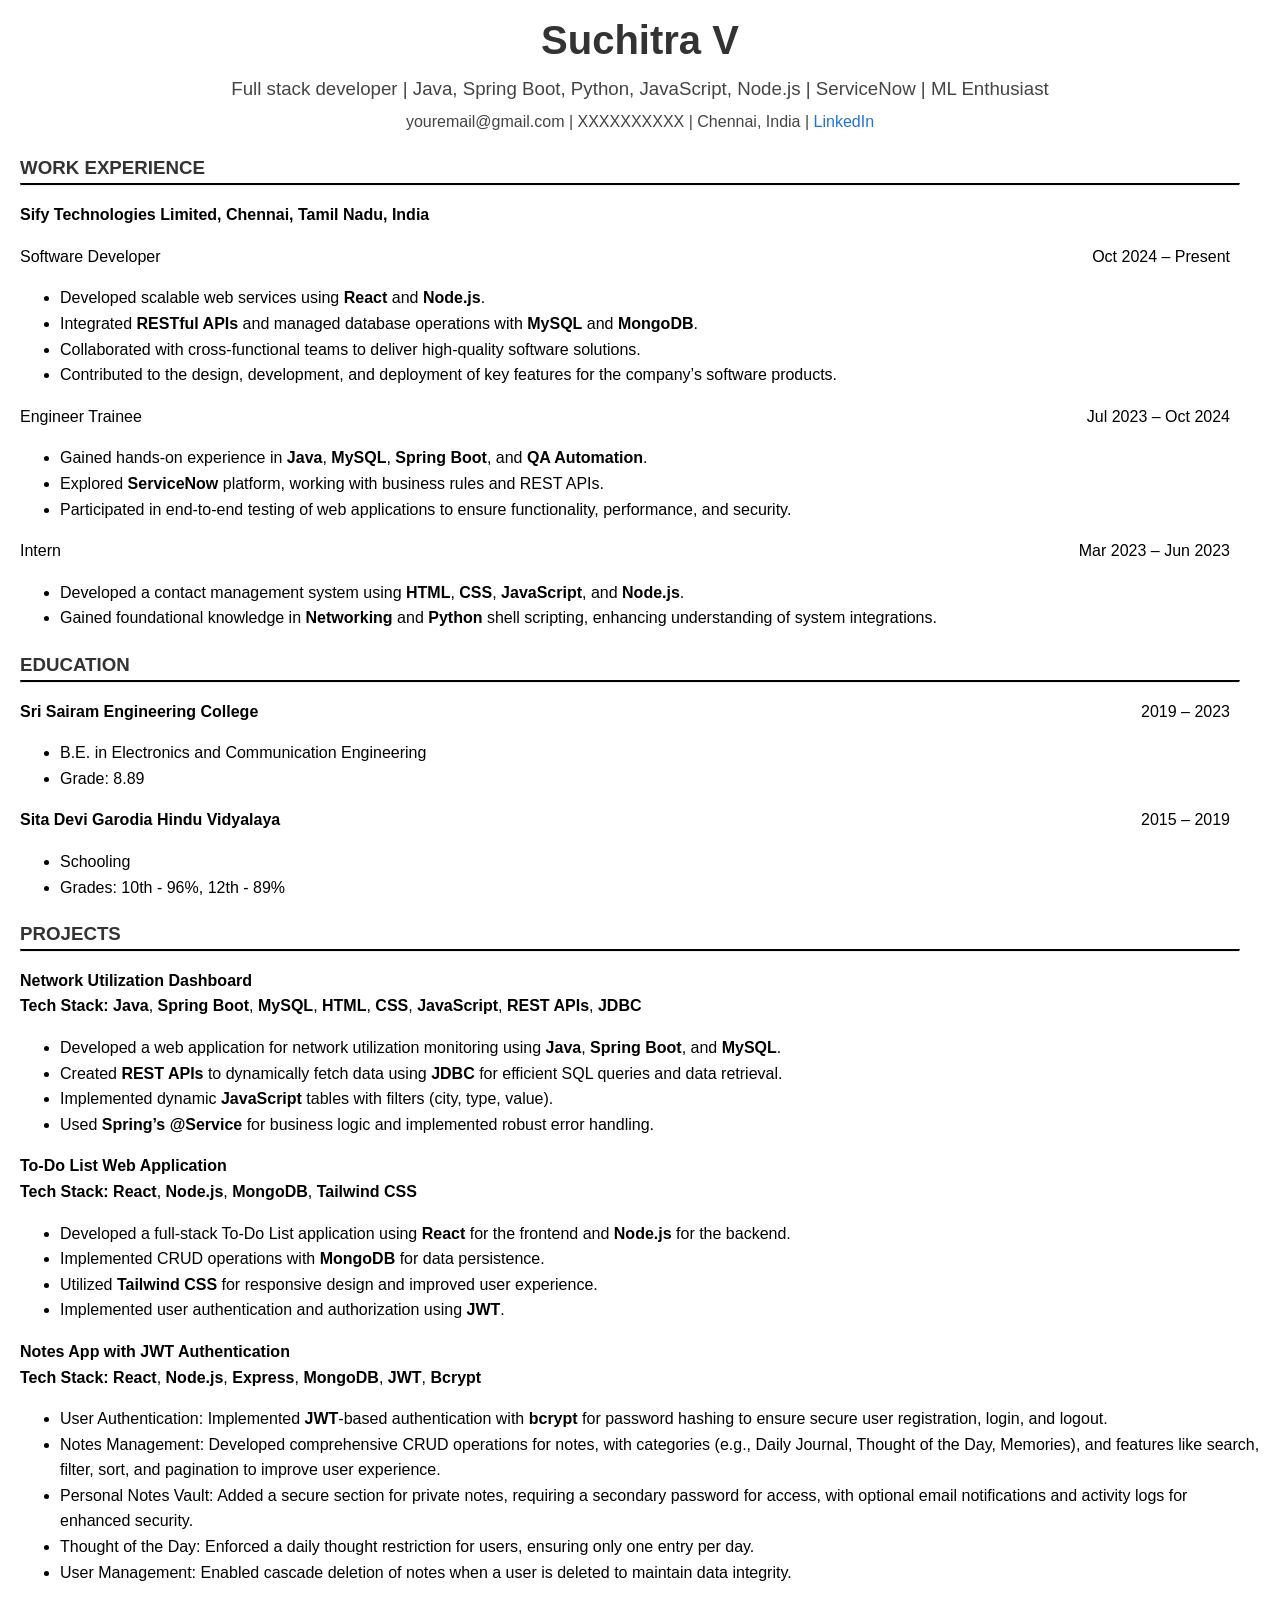
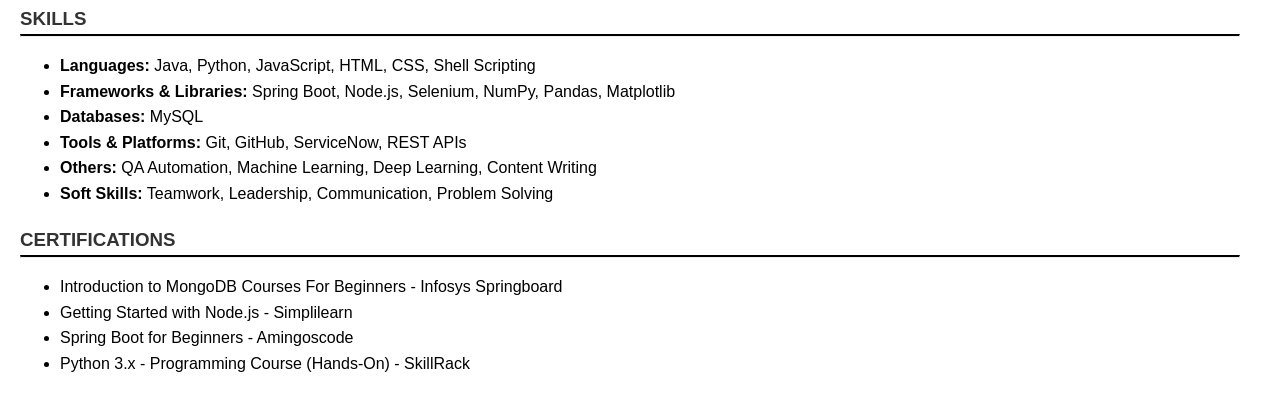
==== index.html @ c0e6b7ec "Add files via upload" ====
<!DOCTYPE html>
<html lang="en">

<head>
    <meta charset="UTF-8">
    <title>My Resume</title>
    <link rel="stylesheet" href="./style.css">
</head>

<body>
    <h3 class="name">Suchitra V</h3>
    <h3 class="title">Full stack developer | Java, Spring Boot, Python, JavaScript, Node.js | ServiceNow | ML Enthusiast</h3>
    <h4 class="details">
        youremail@gmail.com | XXXXXXXXXX | Chennai, India |
        <a href="https://www.linkedin.com/in/suchitra-v-8036781ab">LinkedIn</a>
    </h4>
    <h3>WORK EXPERIENCE</h3>
    <hr>
    <p class="company">
        <strong>Sify Technologies Limited, Chennai, Tamil Nadu, India</strong>
        <br>
    </p>
    <p>Software Developer<span class="year">Oct 2024 – Present</span></p>

    <ul>
        <li>Developed scalable web services using <strong>React</strong> and <strong>Node.js</strong>.</li>
        <li>Integrated <strong>RESTful APIs</strong> and managed database operations with <strong>MySQL</strong> and <strong>MongoDB</strong>.</li>
        <li>Collaborated with cross-functional teams to deliver high-quality software solutions.</li>
        <li>Contributed to the design, development, and deployment of key features for the company’s software products.</li>
    </ul>
    <p>Engineer Trainee<span class="year">Jul 2023 – Oct 2024</span></p>
    <ul>
        <li>Gained hands-on experience in <strong>Java</strong>, <strong>MySQL</strong>, <strong>Spring Boot</strong>, and <strong>QA Automation</strong>.</li>
        <li>Explored <strong>ServiceNow</strong> platform, working with business rules and REST APIs.</li>
        <li>Participated in end-to-end testing of web applications to ensure functionality, performance, and security.</li>
    </ul>
    <p>Intern<span class="year">Mar 2023 – Jun 2023</span></p>
    <ul>
        <li>Developed a contact management system using <strong>HTML</strong>, <strong>CSS</strong>, <strong>JavaScript</strong>, and <strong>Node.js</strong>.</li>
        <li>Gained foundational knowledge in <strong>Networking</strong> and <strong>Python</strong> shell scripting, enhancing understanding of system integrations.</li>
    </ul>

    <h3>EDUCATION</h3>
    <hr>
    <p><strong>Sri Sairam Engineering College</strong><span class="year">2019 – 2023</span></p>
    <ul>
        <li>B.E. in Electronics and Communication Engineering</li>
        <li>Grade: 8.89</li>
    </ul>
    <p><strong>Sita Devi Garodia Hindu Vidyalaya</strong><span class="year">2015 – 2019</span></p>
    <ul>
        <li>Schooling</li>
        <li>Grades: 10th - 96%, 12th - 89%</li>
    </ul>

    <h3>PROJECTS</h3>
    <hr>
    <p><strong>Network Utilization Dashboard</strong>
        <br>
        <strong>Tech Stack:</strong> <strong>Java</strong>, <strong>Spring Boot</strong>, <strong>MySQL</strong>, <strong>HTML</strong>, <strong>CSS</strong>, <strong>JavaScript</strong>, <strong>REST APIs</strong>, <strong>JDBC</strong>
    </p>
    <ul>
        <li>Developed a web application for network utilization monitoring using <strong>Java</strong>, <strong>Spring Boot</strong>, and <strong>MySQL</strong>.</li>
        <li>Created <strong>REST APIs</strong> to dynamically fetch data using <strong>JDBC</strong> for efficient SQL queries and data retrieval.</li>
        <li>Implemented dynamic <strong>JavaScript</strong> tables with filters (city, type, value).</li>
        <li>Used <strong>Spring’s @Service</strong> for business logic and implemented robust error handling.</li>
    </ul>

    <p><strong>To-Do List Web Application</strong>
        <br>
        <strong>Tech Stack:</strong> <strong>React</strong>, <strong>Node.js</strong>, <strong>MongoDB</strong>, <strong>Tailwind CSS</strong>
    </p>
    <ul>
        <li>Developed a full-stack To-Do List application using <strong>React</strong> for the frontend and <strong>Node.js</strong> for the backend.</li>
        <li>Implemented CRUD operations with <strong>MongoDB</strong> for data persistence.</li>
        <li>Utilized <strong>Tailwind CSS</strong> for responsive design and improved user experience.</li>
        <li>Implemented user authentication and authorization using <strong>JWT</strong>.</li>
    </ul>

    <p><strong>Notes App with JWT Authentication</strong>
        <br>
        <strong>Tech Stack:</strong> <strong>React</strong>, <strong>Node.js</strong>, <strong>Express</strong>, <strong>MongoDB</strong>, <strong>JWT</strong>, <strong>Bcrypt</strong>
    </p>
    <ul>
        <li>User Authentication: Implemented <strong>JWT</strong>-based authentication with <strong>bcrypt</strong> for password hashing to ensure secure user registration, login, and logout.</li>
        <li>Notes Management: Developed comprehensive CRUD operations for notes, with categories (e.g., Daily Journal, Thought of the Day, Memories), and features like search, filter, sort, and pagination to improve user experience.</li>
        <li>Personal Notes Vault: Added a secure section for private notes, requiring a secondary password for access, with optional email notifications and activity logs for enhanced security.</li>
        <li>Thought of the Day: Enforced a daily thought restriction for users, ensuring only one entry per day.</li>
        <li>User Management: Enabled cascade deletion of notes when a user is deleted to maintain data integrity.</li>
    </ul>

    <h3>SKILLS</h3>
    <hr>
    <ul>
        <li><strong>Languages:</strong> Java, Python, JavaScript, HTML, CSS, Shell Scripting</li>
        <li><strong>Frameworks & Libraries:</strong> Spring Boot, Node.js, Selenium, NumPy, Pandas, Matplotlib</li>
        <li><strong>Databases:</strong> MySQL</li>
        <li><strong>Tools & Platforms:</strong> Git, GitHub, ServiceNow, REST APIs</li>
        <li><strong>Others:</strong> QA Automation, Machine Learning, Deep Learning, Content Writing</li>
        <li><strong>Soft Skills:</strong> Teamwork, Leadership, Communication, Problem Solving</li>
        
    </ul>

    <h3>CERTIFICATIONS</h3>
    <hr>
    <ul>
        <li>Introduction to MongoDB Courses For Beginners - Infosys Springboard</li>
        <li>Getting Started with Node.js - Simplilearn</li>
        <li>Spring Boot for Beginners - Amingoscode</li>
        <li>Python 3.x - Programming Course (Hands-On) - SkillRack</li>
    </ul>

</body>

</html>
---- style.css ----
body {
    margin-left: 20px;
    margin-right: 20px;
    font-family: 'Lato', sans-serif;
    line-height: 1.6;
}

.name {
    font-family: 'Poppins', sans-serif;
    font-size: 2.5rem;
    font-weight: 700;
    color: #333;
    text-align: center;
    margin-top: 2px;
    margin-bottom: 2px;
}

.title, .details {
    text-align: center;
    font-weight: 300;
    color: #444;
    margin-top: 0px;
    margin-bottom: 5px;
}

hr {
    border-top: 2px solid #000;
    margin-right: 20px;
    margin-top: 0px;
}

h3, h4 {
    font-weight: 700;
    color: #333;
    margin-bottom: 0px;
}

.year {
    float: right;
    margin-right: 30px;
}

ul {
    list-style-type: disc;
}

li {
    font-size: 1rem;
    font-weight: 400;
}

a {
    color: #1a73e8;
    text-decoration: none;
}

a:hover {
    text-decoration: underline;
}

.company {
    font-weight: 700;
}

strong {
    font-weight: bold;
}
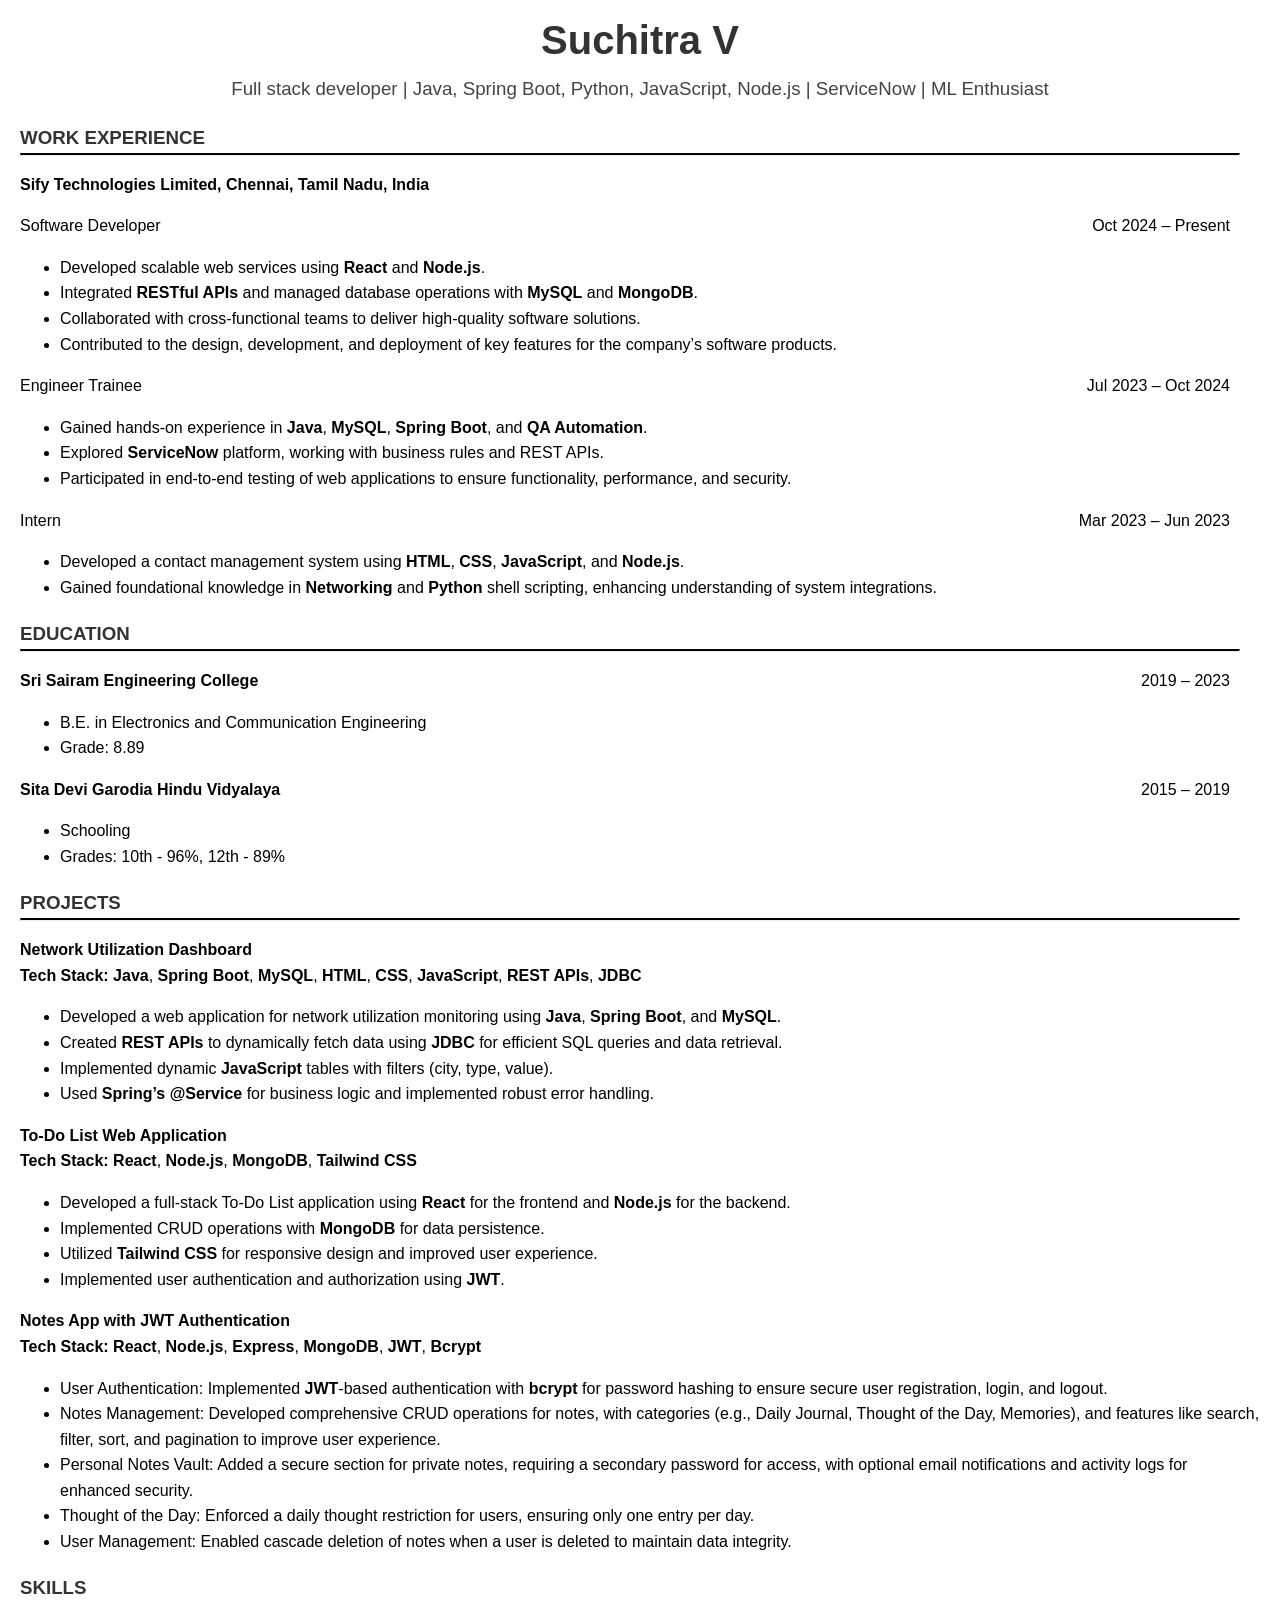
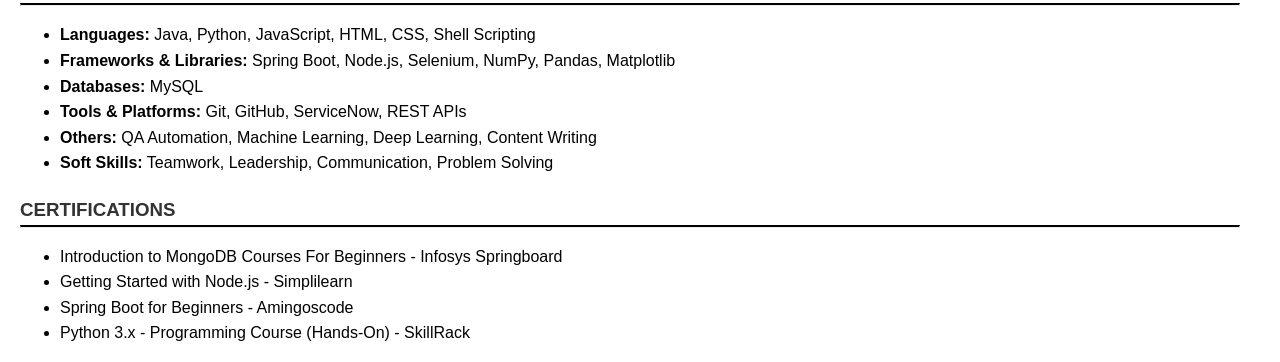
==== commit 810397a3: "Update index.html" ====
--- a/index.html
+++ b/index.html
@@ -10,10 +10,10 @@
 <body>
     <h3 class="name">Suchitra V</h3>
     <h3 class="title">Full stack developer | Java, Spring Boot, Python, JavaScript, Node.js | ServiceNow | ML Enthusiast</h3>
-    <h4 class="details">
+<!--     <h4 class="details">
         youremail@gmail.com | XXXXXXXXXX | Chennai, India |
         <a href="https://www.linkedin.com/in/suchitra-v-8036781ab">LinkedIn</a>
-    </h4>
+    </h4> -->
     <h3>WORK EXPERIENCE</h3>
     <hr>
     <p class="company">
@@ -113,3 +113,4 @@
 </body>
 
 </html>
+
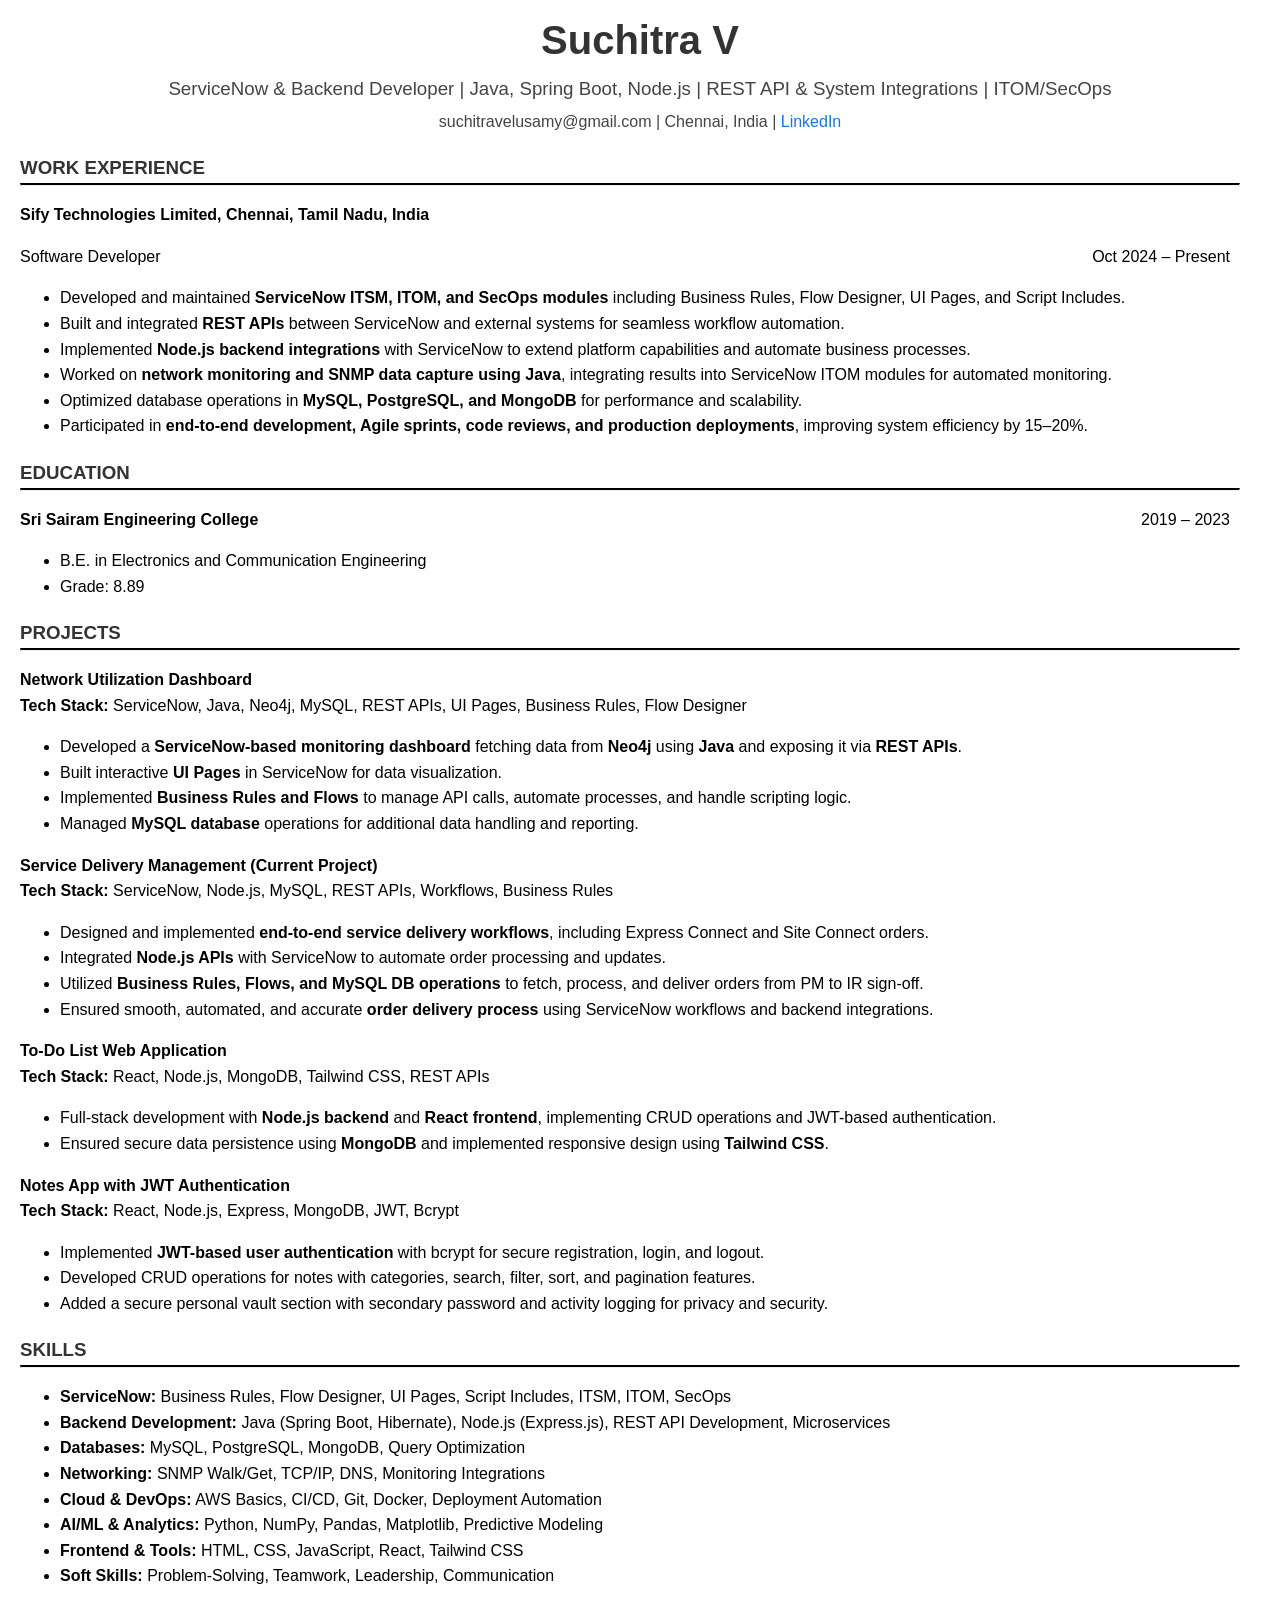
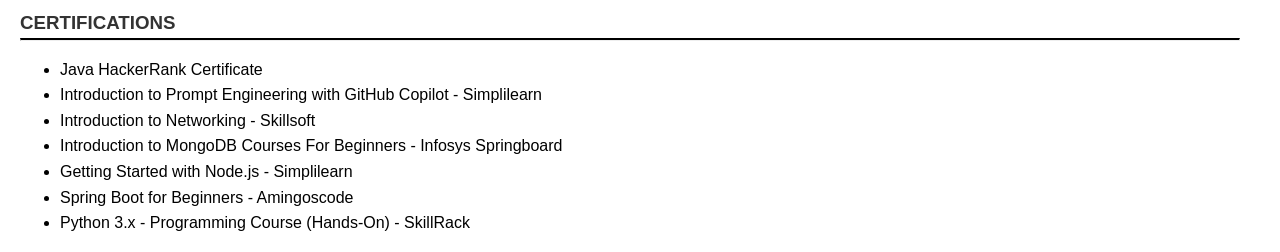
==== commit 7ca4a029: "Add files via upload" ====
--- a/index.html
+++ b/index.html
@@ -3,114 +3,107 @@
 
 <head>
     <meta charset="UTF-8">
-    <title>My Resume</title>
+    <title>Suji V - Resume</title>
     <link rel="stylesheet" href="./style.css">
 </head>
 
 <body>
     <h3 class="name">Suchitra V</h3>
-    <h3 class="title">Full stack developer | Java, Spring Boot, Python, JavaScript, Node.js | ServiceNow | ML Enthusiast</h3>
-<!--     <h4 class="details">
-        youremail@gmail.com | XXXXXXXXXX | Chennai, India |
+    <h3 class="title">ServiceNow & Backend Developer | Java, Spring Boot, Node.js | REST API & System Integrations | ITOM/SecOps</h3>
+    <h4 class="details">
+        suchitravelusamy@gmail.com | Chennai, India |
         <a href="https://www.linkedin.com/in/suchitra-v-8036781ab">LinkedIn</a>
-    </h4> -->
+    </h4>
+
     <h3>WORK EXPERIENCE</h3>
     <hr>
     <p class="company">
         <strong>Sify Technologies Limited, Chennai, Tamil Nadu, India</strong>
-        <br>
     </p>
-    <p>Software Developer<span class="year">Oct 2024 – Present</span></p>
-
+    <p>Software Developer <span class="year">Oct 2024 – Present</span></p>
     <ul>
-        <li>Developed scalable web services using <strong>React</strong> and <strong>Node.js</strong>.</li>
-        <li>Integrated <strong>RESTful APIs</strong> and managed database operations with <strong>MySQL</strong> and <strong>MongoDB</strong>.</li>
-        <li>Collaborated with cross-functional teams to deliver high-quality software solutions.</li>
-        <li>Contributed to the design, development, and deployment of key features for the company’s software products.</li>
-    </ul>
-    <p>Engineer Trainee<span class="year">Jul 2023 – Oct 2024</span></p>
-    <ul>
-        <li>Gained hands-on experience in <strong>Java</strong>, <strong>MySQL</strong>, <strong>Spring Boot</strong>, and <strong>QA Automation</strong>.</li>
-        <li>Explored <strong>ServiceNow</strong> platform, working with business rules and REST APIs.</li>
-        <li>Participated in end-to-end testing of web applications to ensure functionality, performance, and security.</li>
-    </ul>
-    <p>Intern<span class="year">Mar 2023 – Jun 2023</span></p>
-    <ul>
-        <li>Developed a contact management system using <strong>HTML</strong>, <strong>CSS</strong>, <strong>JavaScript</strong>, and <strong>Node.js</strong>.</li>
-        <li>Gained foundational knowledge in <strong>Networking</strong> and <strong>Python</strong> shell scripting, enhancing understanding of system integrations.</li>
+        <li>Developed and maintained <strong>ServiceNow ITSM, ITOM, and SecOps modules</strong> including Business Rules, Flow Designer, UI Pages, and Script Includes.</li>
+        <li>Built and integrated <strong>REST APIs</strong> between ServiceNow and external systems for seamless workflow automation.</li>
+        <li>Implemented <strong>Node.js backend integrations</strong> with ServiceNow to extend platform capabilities and automate business processes.</li>
+        <li>Worked on <strong>network monitoring and SNMP data capture using Java</strong>, integrating results into ServiceNow ITOM modules for automated monitoring.</li>
+        <li>Optimized database operations in <strong>MySQL, PostgreSQL, and MongoDB</strong> for performance and scalability.</li>
+        <li>Participated in <strong>end-to-end development, Agile sprints, code reviews, and production deployments</strong>, improving system efficiency by 15–20%.</li>
     </ul>
 
     <h3>EDUCATION</h3>
     <hr>
-    <p><strong>Sri Sairam Engineering College</strong><span class="year">2019 – 2023</span></p>
+    <p><strong>Sri Sairam Engineering College</strong> <span class="year">2019 – 2023</span></p>
     <ul>
         <li>B.E. in Electronics and Communication Engineering</li>
         <li>Grade: 8.89</li>
-    </ul>
-    <p><strong>Sita Devi Garodia Hindu Vidyalaya</strong><span class="year">2015 – 2019</span></p>
-    <ul>
-        <li>Schooling</li>
-        <li>Grades: 10th - 96%, 12th - 89%</li>
     </ul>
 
     <h3>PROJECTS</h3>
     <hr>
     <p><strong>Network Utilization Dashboard</strong>
         <br>
-        <strong>Tech Stack:</strong> <strong>Java</strong>, <strong>Spring Boot</strong>, <strong>MySQL</strong>, <strong>HTML</strong>, <strong>CSS</strong>, <strong>JavaScript</strong>, <strong>REST APIs</strong>, <strong>JDBC</strong>
+        <strong>Tech Stack:</strong> ServiceNow, Java, Neo4j, MySQL, REST APIs, UI Pages, Business Rules, Flow Designer
     </p>
     <ul>
-        <li>Developed a web application for network utilization monitoring using <strong>Java</strong>, <strong>Spring Boot</strong>, and <strong>MySQL</strong>.</li>
-        <li>Created <strong>REST APIs</strong> to dynamically fetch data using <strong>JDBC</strong> for efficient SQL queries and data retrieval.</li>
-        <li>Implemented dynamic <strong>JavaScript</strong> tables with filters (city, type, value).</li>
-        <li>Used <strong>Spring’s @Service</strong> for business logic and implemented robust error handling.</li>
+        <li>Developed a <strong>ServiceNow-based monitoring dashboard</strong> fetching data from <strong>Neo4j</strong> using <strong>Java</strong> and exposing it via <strong>REST APIs</strong>.</li>
+        <li>Built interactive <strong>UI Pages</strong> in ServiceNow for data visualization.</li>
+        <li>Implemented <strong>Business Rules and Flows</strong> to manage API calls, automate processes, and handle scripting logic.</li>
+        <li>Managed <strong>MySQL database</strong> operations for additional data handling and reporting.</li>
+    </ul>
+
+    <p><strong>Service Delivery Management (Current Project)</strong>
+        <br>
+        <strong>Tech Stack:</strong> ServiceNow, Node.js, MySQL, REST APIs, Workflows, Business Rules
+    </p>
+    <ul>
+        <li>Designed and implemented <strong>end-to-end service delivery workflows</strong>, including Express Connect and Site Connect orders.</li>
+        <li>Integrated <strong>Node.js APIs</strong> with ServiceNow to automate order processing and updates.</li>
+        <li>Utilized <strong>Business Rules, Flows, and MySQL DB operations</strong> to fetch, process, and deliver orders from PM to IR sign-off.</li>
+        <li>Ensured smooth, automated, and accurate <strong>order delivery process</strong> using ServiceNow workflows and backend integrations.</li>
     </ul>
 
     <p><strong>To-Do List Web Application</strong>
         <br>
-        <strong>Tech Stack:</strong> <strong>React</strong>, <strong>Node.js</strong>, <strong>MongoDB</strong>, <strong>Tailwind CSS</strong>
+        <strong>Tech Stack:</strong> React, Node.js, MongoDB, Tailwind CSS, REST APIs
     </p>
     <ul>
-        <li>Developed a full-stack To-Do List application using <strong>React</strong> for the frontend and <strong>Node.js</strong> for the backend.</li>
-        <li>Implemented CRUD operations with <strong>MongoDB</strong> for data persistence.</li>
-        <li>Utilized <strong>Tailwind CSS</strong> for responsive design and improved user experience.</li>
-        <li>Implemented user authentication and authorization using <strong>JWT</strong>.</li>
+        <li>Full-stack development with <strong>Node.js backend</strong> and <strong>React frontend</strong>, implementing CRUD operations and JWT-based authentication.</li>
+        <li>Ensured secure data persistence using <strong>MongoDB</strong> and implemented responsive design using <strong>Tailwind CSS</strong>.</li>
     </ul>
 
     <p><strong>Notes App with JWT Authentication</strong>
         <br>
-        <strong>Tech Stack:</strong> <strong>React</strong>, <strong>Node.js</strong>, <strong>Express</strong>, <strong>MongoDB</strong>, <strong>JWT</strong>, <strong>Bcrypt</strong>
+        <strong>Tech Stack:</strong> React, Node.js, Express, MongoDB, JWT, Bcrypt
     </p>
     <ul>
-        <li>User Authentication: Implemented <strong>JWT</strong>-based authentication with <strong>bcrypt</strong> for password hashing to ensure secure user registration, login, and logout.</li>
-        <li>Notes Management: Developed comprehensive CRUD operations for notes, with categories (e.g., Daily Journal, Thought of the Day, Memories), and features like search, filter, sort, and pagination to improve user experience.</li>
-        <li>Personal Notes Vault: Added a secure section for private notes, requiring a secondary password for access, with optional email notifications and activity logs for enhanced security.</li>
-        <li>Thought of the Day: Enforced a daily thought restriction for users, ensuring only one entry per day.</li>
-        <li>User Management: Enabled cascade deletion of notes when a user is deleted to maintain data integrity.</li>
+        <li>Implemented <strong>JWT-based user authentication</strong> with bcrypt for secure registration, login, and logout.</li>
+        <li>Developed CRUD operations for notes with categories, search, filter, sort, and pagination features.</li>
+        <li>Added a secure personal vault section with secondary password and activity logging for privacy and security.</li>
     </ul>
 
     <h3>SKILLS</h3>
     <hr>
     <ul>
-        <li><strong>Languages:</strong> Java, Python, JavaScript, HTML, CSS, Shell Scripting</li>
-        <li><strong>Frameworks & Libraries:</strong> Spring Boot, Node.js, Selenium, NumPy, Pandas, Matplotlib</li>
-        <li><strong>Databases:</strong> MySQL</li>
-        <li><strong>Tools & Platforms:</strong> Git, GitHub, ServiceNow, REST APIs</li>
-        <li><strong>Others:</strong> QA Automation, Machine Learning, Deep Learning, Content Writing</li>
-        <li><strong>Soft Skills:</strong> Teamwork, Leadership, Communication, Problem Solving</li>
-        
+        <li><strong>ServiceNow:</strong> Business Rules, Flow Designer, UI Pages, Script Includes, ITSM, ITOM, SecOps</li>
+        <li><strong>Backend Development:</strong> Java (Spring Boot, Hibernate), Node.js (Express.js), REST API Development, Microservices</li>
+        <li><strong>Databases:</strong> MySQL, PostgreSQL, MongoDB, Query Optimization</li>
+        <li><strong>Networking:</strong> SNMP Walk/Get, TCP/IP, DNS, Monitoring Integrations</li>
+        <li><strong>Cloud & DevOps:</strong> AWS Basics, CI/CD, Git, Docker, Deployment Automation</li>
+        <li><strong>AI/ML & Analytics:</strong> Python, NumPy, Pandas, Matplotlib, Predictive Modeling</li>
+        <li><strong>Frontend & Tools:</strong> HTML, CSS, JavaScript, React, Tailwind CSS</li>
+        <li><strong>Soft Skills:</strong> Problem-Solving, Teamwork, Leadership, Communication</li>
     </ul>
 
     <h3>CERTIFICATIONS</h3>
     <hr>
     <ul>
+        <li>Java HackerRank Certificate</li>
+        <li>Introduction to Prompt Engineering with GitHub Copilot - Simplilearn</li>
+        <li>Introduction to Networking - Skillsoft</li>
         <li>Introduction to MongoDB Courses For Beginners - Infosys Springboard</li>
         <li>Getting Started with Node.js - Simplilearn</li>
         <li>Spring Boot for Beginners - Amingoscode</li>
         <li>Python 3.x - Programming Course (Hands-On) - SkillRack</li>
     </ul>
-
 </body>
-
 </html>
-
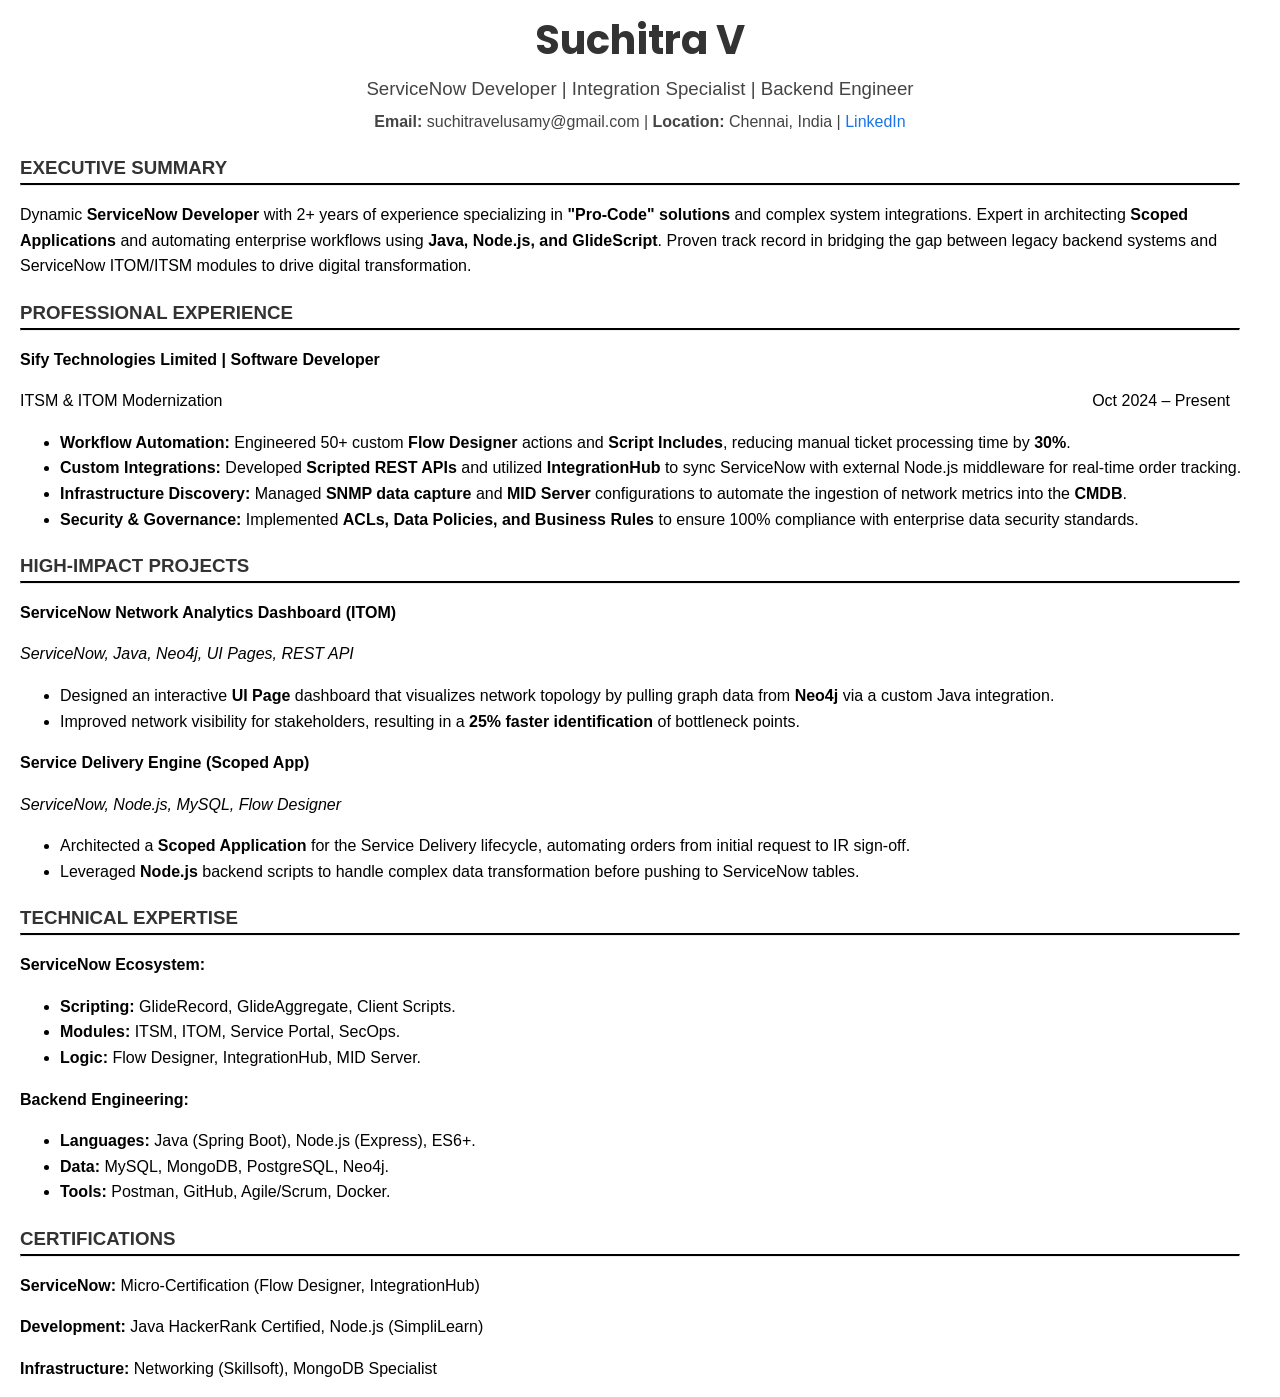
==== commit 4adb2aa9: "Updated resume" ====
--- a/index.html
+++ b/index.html
@@ -1,109 +1,101 @@
 <!DOCTYPE html>
 <html lang="en">
-
 <head>
     <meta charset="UTF-8">
-    <title>Suji V - Resume</title>
-    <link rel="stylesheet" href="./style.css">
+    <meta name="viewport" content="width=device-width, initial-scale=1.0">
+    <title>Suchitra V | ServiceNow Developer Portfolio</title>
+    <link href="https://fonts.googleapis.com/css2?family=Montserrat:wght@700&family=Poppins:wght@400;600;700&display=swap" rel="stylesheet">
+    <link rel="stylesheet" href="style.css">
 </head>
+<body>
+    <div class="resume-container">
+        <header>
+            <h1 class="name">Suchitra V</h1>
+            <h3 class="title">ServiceNow Developer | Integration Specialist | Backend Engineer</h3>
+            <div class="details">
+                <strong>Email:</strong> suchitravelusamy@gmail.com | 
+                <strong>Location:</strong> Chennai, India | 
+                <a href="https://www.linkedin.com/in/suchitra-v-8036781ab" target="_blank">LinkedIn</a>
+            </div>
+        </header>
 
-<body>
-    <h3 class="name">Suchitra V</h3>
-    <h3 class="title">ServiceNow & Backend Developer | Java, Spring Boot, Node.js | REST API & System Integrations | ITOM/SecOps</h3>
-    <h4 class="details">
-        suchitravelusamy@gmail.com | Chennai, India |
-        <a href="https://www.linkedin.com/in/suchitra-v-8036781ab">LinkedIn</a>
-    </h4>
+        <section>
+            <h3>EXECUTIVE SUMMARY</h3>
+            <hr>
+            <p>
+                Dynamic <strong>ServiceNow Developer</strong> with 2+ years of experience specializing in <strong>"Pro-Code" solutions</strong> and complex system integrations. Expert in architecting <strong>Scoped Applications</strong> and automating enterprise workflows using <strong>Java, Node.js, and GlideScript</strong>. Proven track record in bridging the gap between legacy backend systems and ServiceNow ITOM/ITSM modules to drive digital transformation.
+            </p>
+        </section>
 
-    <h3>WORK EXPERIENCE</h3>
-    <hr>
-    <p class="company">
-        <strong>Sify Technologies Limited, Chennai, Tamil Nadu, India</strong>
-    </p>
-    <p>Software Developer <span class="year">Oct 2024 – Present</span></p>
-    <ul>
-        <li>Developed and maintained <strong>ServiceNow ITSM, ITOM, and SecOps modules</strong> including Business Rules, Flow Designer, UI Pages, and Script Includes.</li>
-        <li>Built and integrated <strong>REST APIs</strong> between ServiceNow and external systems for seamless workflow automation.</li>
-        <li>Implemented <strong>Node.js backend integrations</strong> with ServiceNow to extend platform capabilities and automate business processes.</li>
-        <li>Worked on <strong>network monitoring and SNMP data capture using Java</strong>, integrating results into ServiceNow ITOM modules for automated monitoring.</li>
-        <li>Optimized database operations in <strong>MySQL, PostgreSQL, and MongoDB</strong> for performance and scalability.</li>
-        <li>Participated in <strong>end-to-end development, Agile sprints, code reviews, and production deployments</strong>, improving system efficiency by 15–20%.</li>
-    </ul>
+        <section>
+            <h3>PROFESSIONAL EXPERIENCE</h3>
+            <hr>
+            <div class="job">
+                <p class="company"><strong>Sify Technologies Limited</strong> | Software Developer</p>
+                <p class="job-meta">ITSM & ITOM Modernization <span class="year">Oct 2024 – Present</span></p>
+                <ul>
+                    <li><strong>Workflow Automation:</strong> Engineered 50+ custom <strong>Flow Designer</strong> actions and <strong>Script Includes</strong>, reducing manual ticket processing time by <strong>30%</strong>.</li>
+                    <li><strong>Custom Integrations:</strong> Developed <strong>Scripted REST APIs</strong> and utilized <strong>IntegrationHub</strong> to sync ServiceNow with external Node.js middleware for real-time order tracking.</li>
+                    <li><strong>Infrastructure Discovery:</strong> Managed <strong>SNMP data capture</strong> and <strong>MID Server</strong> configurations to automate the ingestion of network metrics into the <strong>CMDB</strong>.</li>
+                    <li><strong>Security & Governance:</strong> Implemented <strong>ACLs, Data Policies, and Business Rules</strong> to ensure 100% compliance with enterprise data security standards.</li>
+                </ul>
+            </div>
+        </section>
 
-    <h3>EDUCATION</h3>
-    <hr>
-    <p><strong>Sri Sairam Engineering College</strong> <span class="year">2019 – 2023</span></p>
-    <ul>
-        <li>B.E. in Electronics and Communication Engineering</li>
-        <li>Grade: 8.89</li>
-    </ul>
+        <section>
+            <h3>HIGH-IMPACT PROJECTS</h3>
+            <hr>
+            <div class="project">
+                <p><strong>ServiceNow Network Analytics Dashboard (ITOM)</strong></p>
+                <p class="tech-stack"><em>ServiceNow, Java, Neo4j, UI Pages, REST API</em></p>
+                <ul>
+                    <li>Designed an interactive <strong>UI Page</strong> dashboard that visualizes network topology by pulling graph data from <strong>Neo4j</strong> via a custom Java integration.</li>
+                    <li>Improved network visibility for stakeholders, resulting in a <strong>25% faster identification</strong> of bottleneck points.</li>
+                </ul>
+            </div>
 
-    <h3>PROJECTS</h3>
-    <hr>
-    <p><strong>Network Utilization Dashboard</strong>
-        <br>
-        <strong>Tech Stack:</strong> ServiceNow, Java, Neo4j, MySQL, REST APIs, UI Pages, Business Rules, Flow Designer
-    </p>
-    <ul>
-        <li>Developed a <strong>ServiceNow-based monitoring dashboard</strong> fetching data from <strong>Neo4j</strong> using <strong>Java</strong> and exposing it via <strong>REST APIs</strong>.</li>
-        <li>Built interactive <strong>UI Pages</strong> in ServiceNow for data visualization.</li>
-        <li>Implemented <strong>Business Rules and Flows</strong> to manage API calls, automate processes, and handle scripting logic.</li>
-        <li>Managed <strong>MySQL database</strong> operations for additional data handling and reporting.</li>
-    </ul>
+            <div class="project">
+                <p><strong>Service Delivery Engine (Scoped App)</strong></p>
+                <p class="tech-stack"><em>ServiceNow, Node.js, MySQL, Flow Designer</em></p>
+                <ul>
+                    <li>Architected a <strong>Scoped Application</strong> for the Service Delivery lifecycle, automating orders from initial request to IR sign-off.</li>
+                    <li>Leveraged <strong>Node.js</strong> backend scripts to handle complex data transformation before pushing to ServiceNow tables.</li>
+                </ul>
+            </div>
+        </section>
 
-    <p><strong>Service Delivery Management (Current Project)</strong>
-        <br>
-        <strong>Tech Stack:</strong> ServiceNow, Node.js, MySQL, REST APIs, Workflows, Business Rules
-    </p>
-    <ul>
-        <li>Designed and implemented <strong>end-to-end service delivery workflows</strong>, including Express Connect and Site Connect orders.</li>
-        <li>Integrated <strong>Node.js APIs</strong> with ServiceNow to automate order processing and updates.</li>
-        <li>Utilized <strong>Business Rules, Flows, and MySQL DB operations</strong> to fetch, process, and deliver orders from PM to IR sign-off.</li>
-        <li>Ensured smooth, automated, and accurate <strong>order delivery process</strong> using ServiceNow workflows and backend integrations.</li>
-    </ul>
+        <section>
+            <h3>TECHNICAL EXPERTISE</h3>
+            <hr>
+            <div class="skills-grid">
+                <div class="skill-col">
+                    <p><strong>ServiceNow Ecosystem:</strong></p>
+                    <ul>
+                        <li><strong>Scripting:</strong> GlideRecord, GlideAggregate, Client Scripts.</li>
+                        <li><strong>Modules:</strong> ITSM, ITOM, Service Portal, SecOps.</li>
+                        <li><strong>Logic:</strong> Flow Designer, IntegrationHub, MID Server.</li>
+                    </ul>
+                </div>
+                <div class="skill-col">
+                    <p><strong>Backend Engineering:</strong></p>
+                    <ul>
+                        <li><strong>Languages:</strong> Java (Spring Boot), Node.js (Express), ES6+.</li>
+                        <li><strong>Data:</strong> MySQL, MongoDB, PostgreSQL, Neo4j.</li>
+                        <li><strong>Tools:</strong> Postman, GitHub, Agile/Scrum, Docker.</li>
+                    </ul>
+                </div>
+            </div>
+        </section>
 
-    <p><strong>To-Do List Web Application</strong>
-        <br>
-        <strong>Tech Stack:</strong> React, Node.js, MongoDB, Tailwind CSS, REST APIs
-    </p>
-    <ul>
-        <li>Full-stack development with <strong>Node.js backend</strong> and <strong>React frontend</strong>, implementing CRUD operations and JWT-based authentication.</li>
-        <li>Ensured secure data persistence using <strong>MongoDB</strong> and implemented responsive design using <strong>Tailwind CSS</strong>.</li>
-    </ul>
-
-    <p><strong>Notes App with JWT Authentication</strong>
-        <br>
-        <strong>Tech Stack:</strong> React, Node.js, Express, MongoDB, JWT, Bcrypt
-    </p>
-    <ul>
-        <li>Implemented <strong>JWT-based user authentication</strong> with bcrypt for secure registration, login, and logout.</li>
-        <li>Developed CRUD operations for notes with categories, search, filter, sort, and pagination features.</li>
-        <li>Added a secure personal vault section with secondary password and activity logging for privacy and security.</li>
-    </ul>
-
-    <h3>SKILLS</h3>
-    <hr>
-    <ul>
-        <li><strong>ServiceNow:</strong> Business Rules, Flow Designer, UI Pages, Script Includes, ITSM, ITOM, SecOps</li>
-        <li><strong>Backend Development:</strong> Java (Spring Boot, Hibernate), Node.js (Express.js), REST API Development, Microservices</li>
-        <li><strong>Databases:</strong> MySQL, PostgreSQL, MongoDB, Query Optimization</li>
-        <li><strong>Networking:</strong> SNMP Walk/Get, TCP/IP, DNS, Monitoring Integrations</li>
-        <li><strong>Cloud & DevOps:</strong> AWS Basics, CI/CD, Git, Docker, Deployment Automation</li>
-        <li><strong>AI/ML & Analytics:</strong> Python, NumPy, Pandas, Matplotlib, Predictive Modeling</li>
-        <li><strong>Frontend & Tools:</strong> HTML, CSS, JavaScript, React, Tailwind CSS</li>
-        <li><strong>Soft Skills:</strong> Problem-Solving, Teamwork, Leadership, Communication</li>
-    </ul>
-
-    <h3>CERTIFICATIONS</h3>
-    <hr>
-    <ul>
-        <li>Java HackerRank Certificate</li>
-        <li>Introduction to Prompt Engineering with GitHub Copilot - Simplilearn</li>
-        <li>Introduction to Networking - Skillsoft</li>
-        <li>Introduction to MongoDB Courses For Beginners - Infosys Springboard</li>
-        <li>Getting Started with Node.js - Simplilearn</li>
-        <li>Spring Boot for Beginners - Amingoscode</li>
-        <li>Python 3.x - Programming Course (Hands-On) - SkillRack</li>
-    </ul>
+        <section>
+            <h3>CERTIFICATIONS</h3>
+            <hr>
+            <div class="cert-grid">
+                <p><strong>ServiceNow:</strong> Micro-Certification (Flow Designer, IntegrationHub)</p>
+                <p><strong>Development:</strong> Java HackerRank Certified, Node.js (SimpliLearn)</p>
+                <p><strong>Infrastructure:</strong> Networking (Skillsoft), MongoDB Specialist</p>
+            </div>
+        </section>
+    </div>
 </body>
 </html>
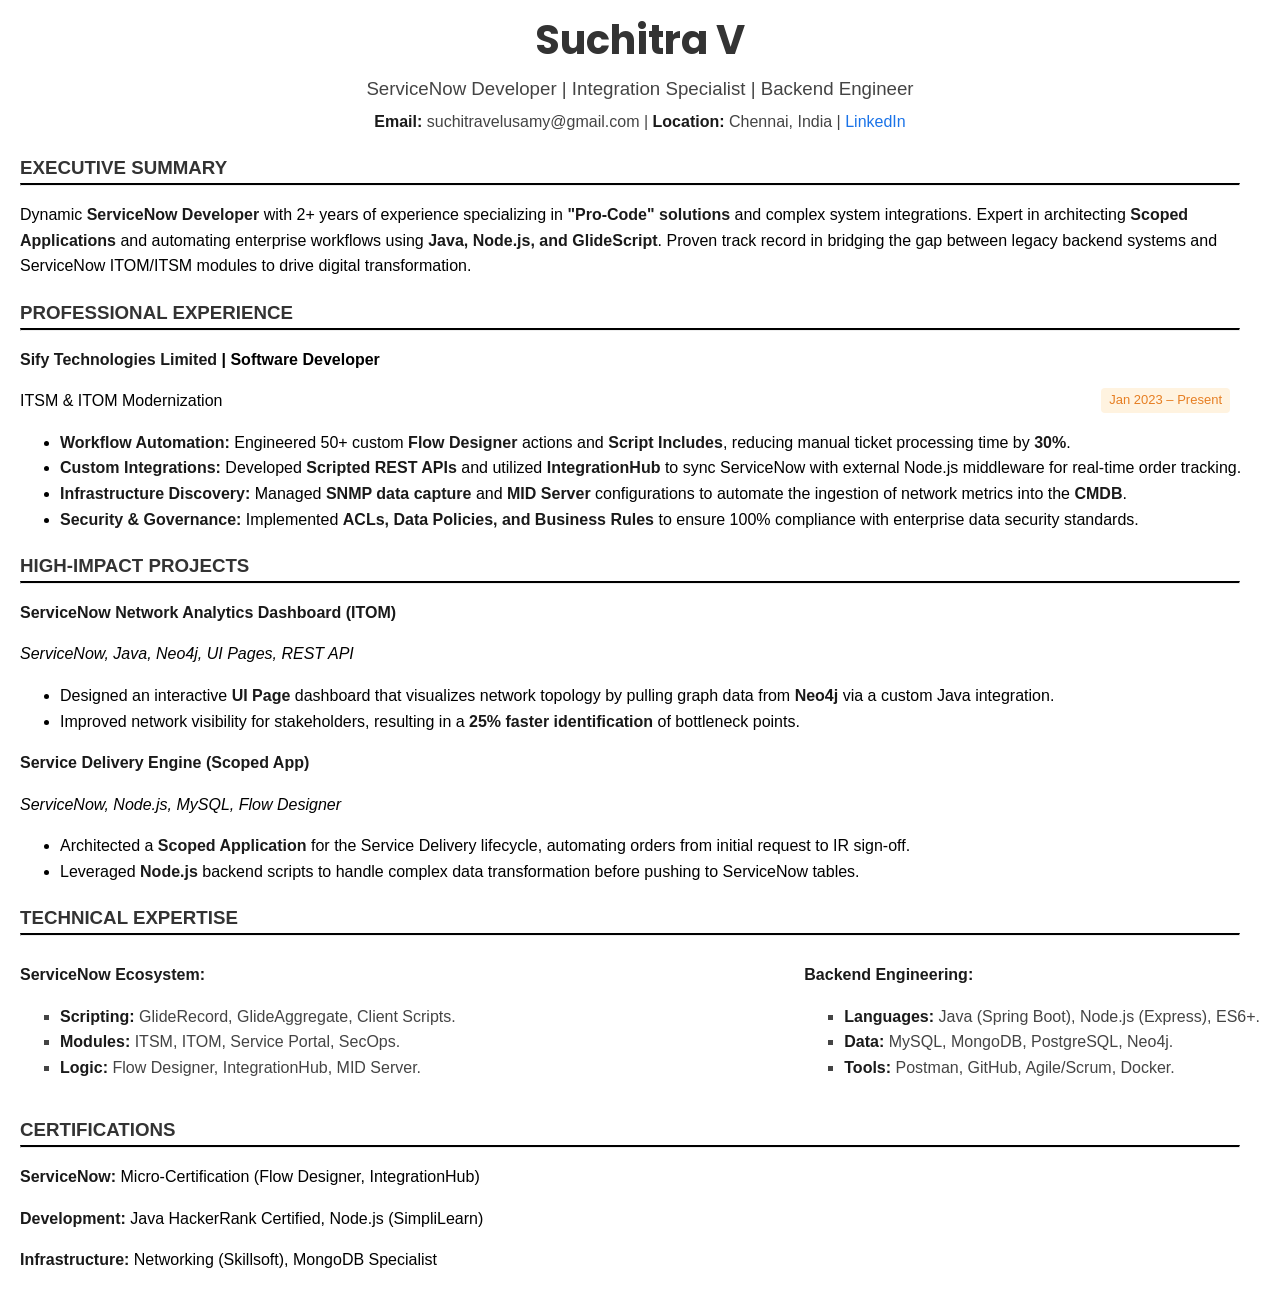
==== commit ab484d04: "Updated portfolio" ====
--- a/index.html
+++ b/index.html
@@ -32,7 +32,7 @@
             <hr>
             <div class="job">
                 <p class="company"><strong>Sify Technologies Limited</strong> | Software Developer</p>
-                <p class="job-meta">ITSM & ITOM Modernization <span class="year">Oct 2024 – Present</span></p>
+                <p class="job-meta">ITSM & ITOM Modernization <span class="year">Jan 2023 – Present</span></p>
                 <ul>
                     <li><strong>Workflow Automation:</strong> Engineered 50+ custom <strong>Flow Designer</strong> actions and <strong>Script Includes</strong>, reducing manual ticket processing time by <strong>30%</strong>.</li>
                     <li><strong>Custom Integrations:</strong> Developed <strong>Scripted REST APIs</strong> and utilized <strong>IntegrationHub</strong> to sync ServiceNow with external Node.js middleware for real-time order tracking.</li>
--- a/style.css
+++ b/style.css
@@ -65,3 +65,29 @@
 strong {
     font-weight: bold;
 }
+/* Ensure Bold stands out significantly */
+strong {
+    font-weight: 700 !important;
+    color: #1a1a1a; /* Darker than regular text */
+}
+
+/* Add a slight highlight to key metrics or labels */
+.year {
+    background-color: #fff3e0; /* Very light orange tint */
+    padding: 2px 8px;
+    border-radius: 4px;
+    color: #e67e22;
+    font-size: 13px;
+}
+
+/* Grid for skills to avoid long boring lists */
+.skills-grid {
+    display: flex;
+    justify-content: space-between;
+    margin-top: 10px;
+}
+
+.skill-col ul {
+    list-style-type: square;
+    color: #444;
+}
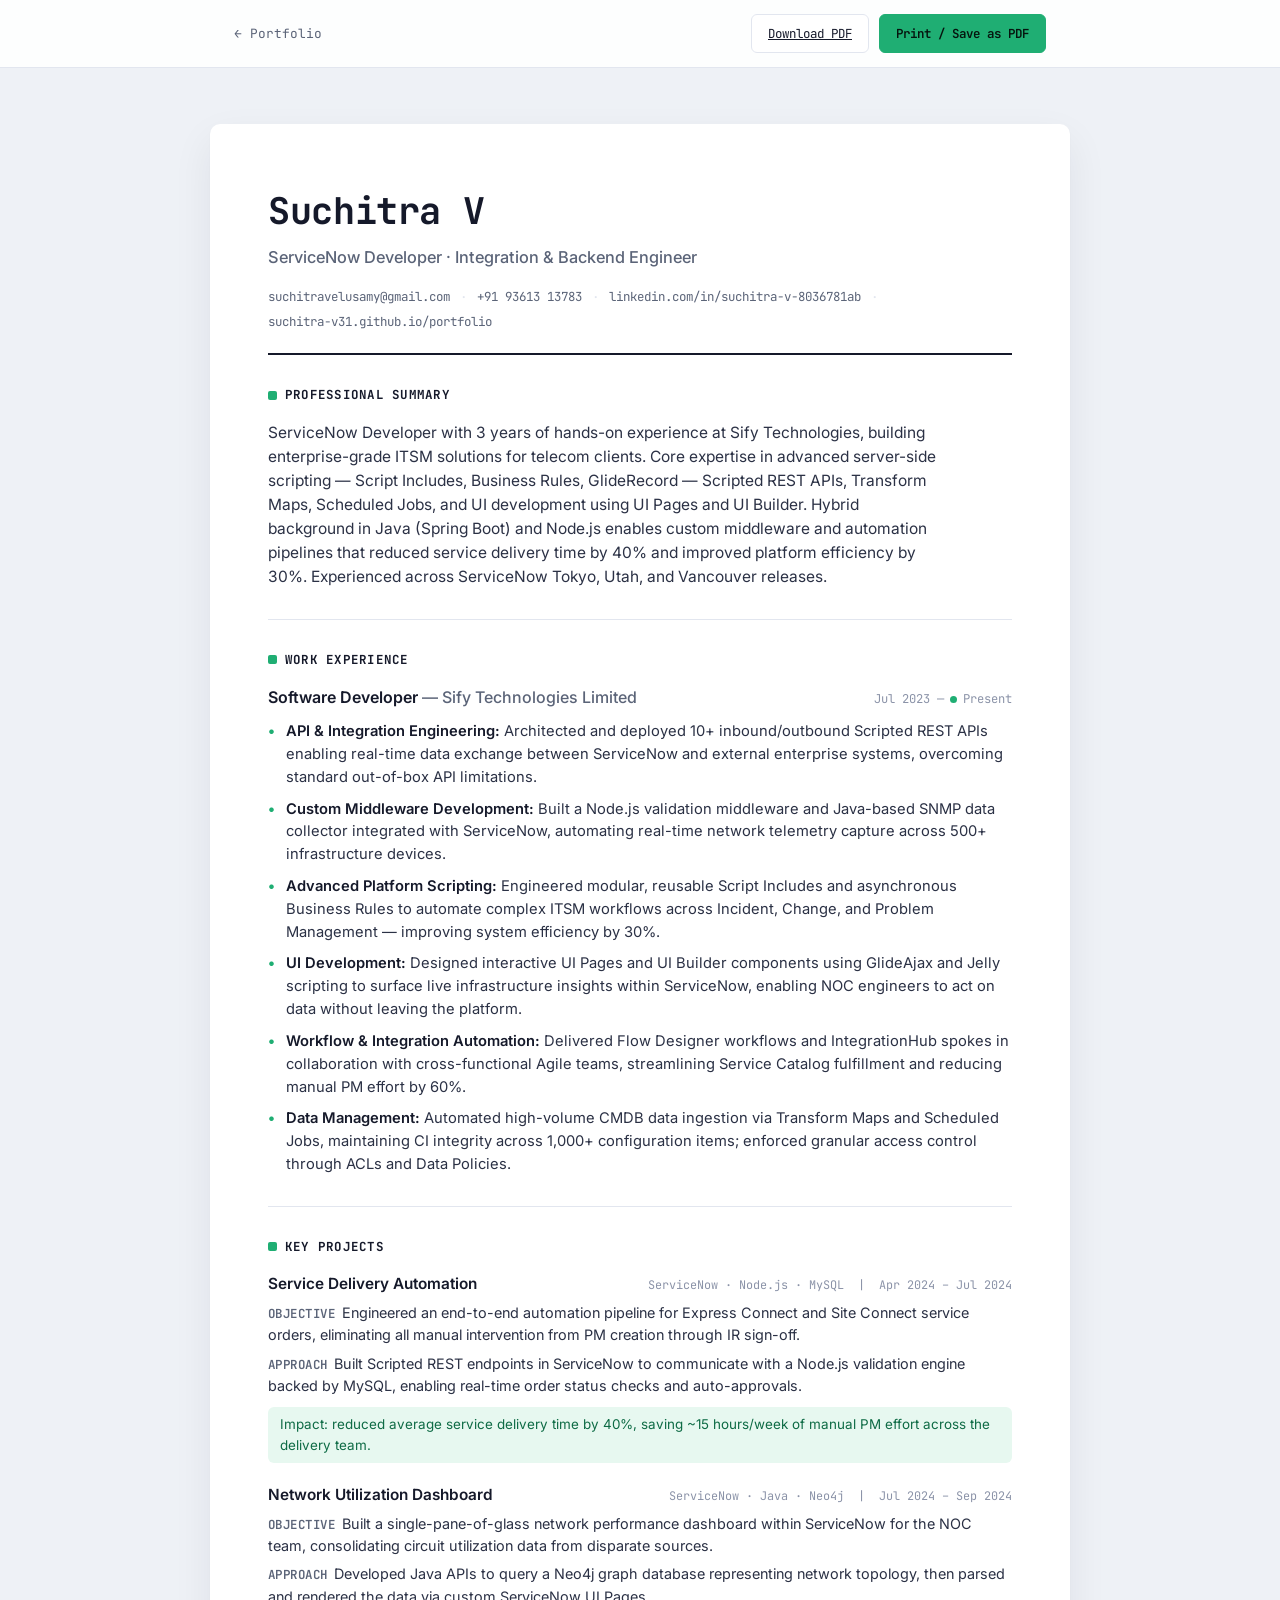
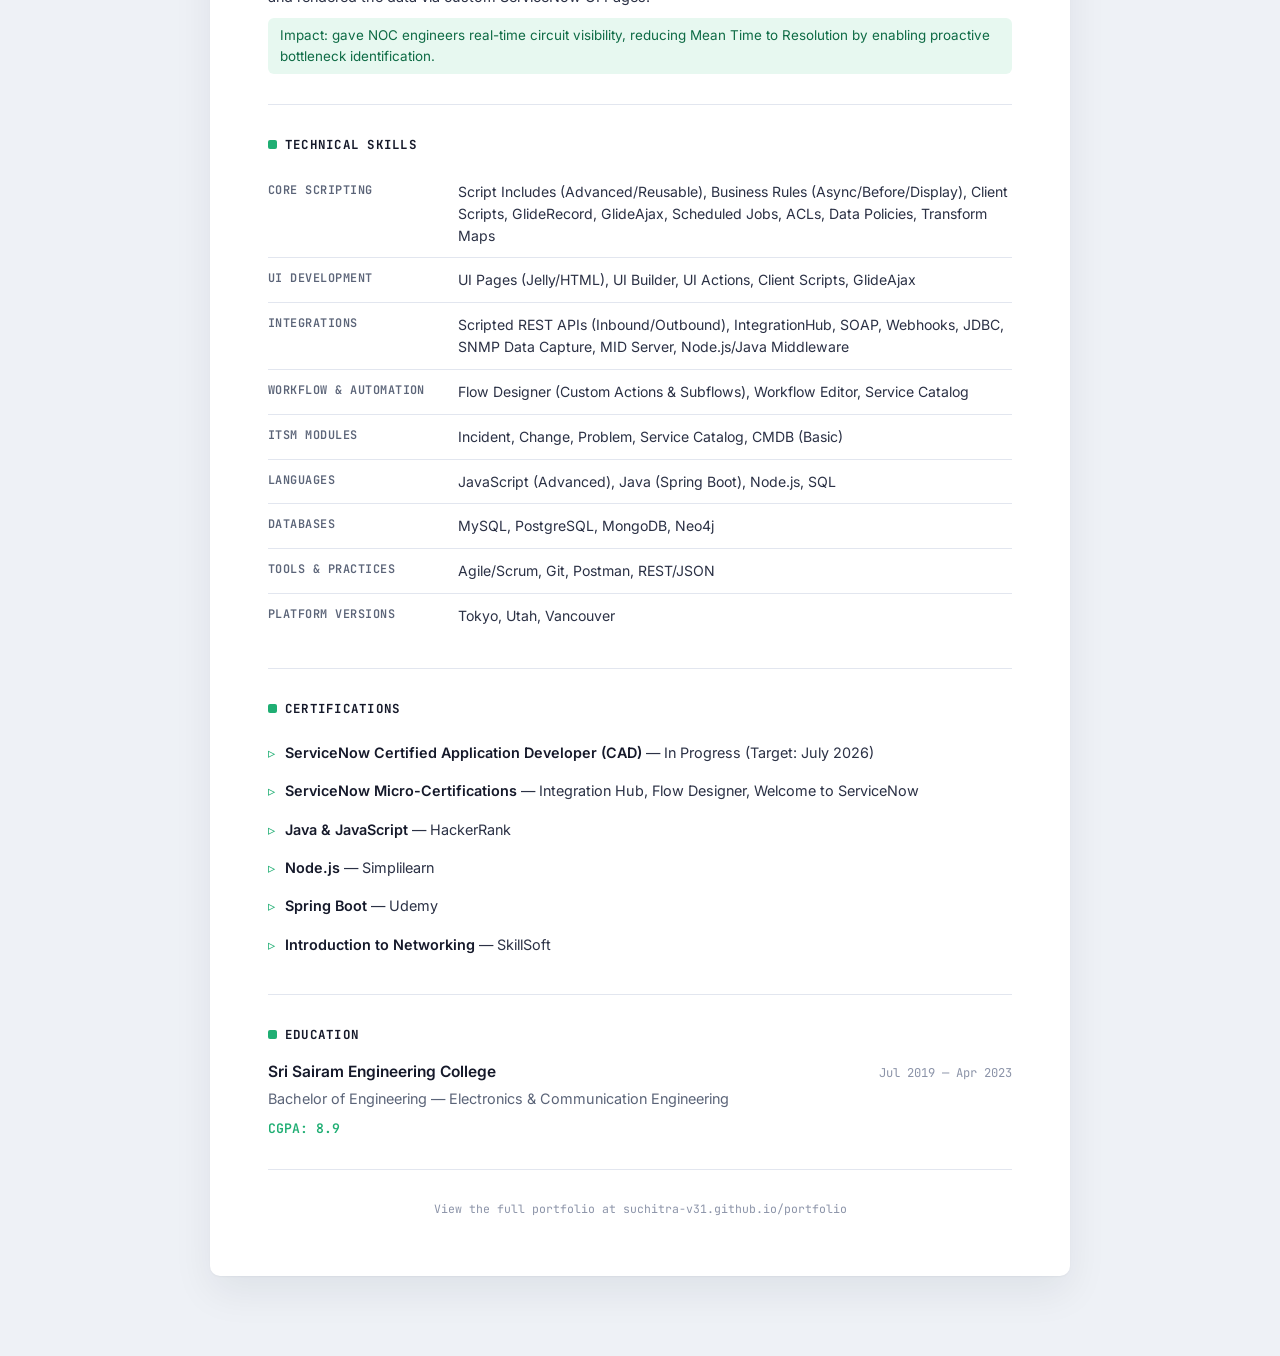
==== commit 0ec341a8: "Rename resume.html to index.html" ====
--- a/index.html
+++ b/index.html
@@ -1,101 +1,331 @@
-<!DOCTYPE html>
-<html lang="en">
-<head>
-    <meta charset="UTF-8">
-    <meta name="viewport" content="width=device-width, initial-scale=1.0">
-    <title>Suchitra V | ServiceNow Developer Portfolio</title>
-    <link href="https://fonts.googleapis.com/css2?family=Montserrat:wght@700&family=Poppins:wght@400;600;700&display=swap" rel="stylesheet">
-    <link rel="stylesheet" href="style.css">
-</head>
-<body>
-    <div class="resume-container">
-        <header>
-            <h1 class="name">Suchitra V</h1>
-            <h3 class="title">ServiceNow Developer | Integration Specialist | Backend Engineer</h3>
-            <div class="details">
-                <strong>Email:</strong> suchitravelusamy@gmail.com | 
-                <strong>Location:</strong> Chennai, India | 
-                <a href="https://www.linkedin.com/in/suchitra-v-8036781ab" target="_blank">LinkedIn</a>
-            </div>
-        </header>
-
-        <section>
-            <h3>EXECUTIVE SUMMARY</h3>
-            <hr>
-            <p>
-                Dynamic <strong>ServiceNow Developer</strong> with 2+ years of experience specializing in <strong>"Pro-Code" solutions</strong> and complex system integrations. Expert in architecting <strong>Scoped Applications</strong> and automating enterprise workflows using <strong>Java, Node.js, and GlideScript</strong>. Proven track record in bridging the gap between legacy backend systems and ServiceNow ITOM/ITSM modules to drive digital transformation.
-            </p>
-        </section>
-
-        <section>
-            <h3>PROFESSIONAL EXPERIENCE</h3>
-            <hr>
-            <div class="job">
-                <p class="company"><strong>Sify Technologies Limited</strong> | Software Developer</p>
-                <p class="job-meta">ITSM & ITOM Modernization <span class="year">Jan 2023 – Present</span></p>
-                <ul>
-                    <li><strong>Workflow Automation:</strong> Engineered 50+ custom <strong>Flow Designer</strong> actions and <strong>Script Includes</strong>, reducing manual ticket processing time by <strong>30%</strong>.</li>
-                    <li><strong>Custom Integrations:</strong> Developed <strong>Scripted REST APIs</strong> and utilized <strong>IntegrationHub</strong> to sync ServiceNow with external Node.js middleware for real-time order tracking.</li>
-                    <li><strong>Infrastructure Discovery:</strong> Managed <strong>SNMP data capture</strong> and <strong>MID Server</strong> configurations to automate the ingestion of network metrics into the <strong>CMDB</strong>.</li>
-                    <li><strong>Security & Governance:</strong> Implemented <strong>ACLs, Data Policies, and Business Rules</strong> to ensure 100% compliance with enterprise data security standards.</li>
-                </ul>
-            </div>
-        </section>
-
-        <section>
-            <h3>HIGH-IMPACT PROJECTS</h3>
-            <hr>
-            <div class="project">
-                <p><strong>ServiceNow Network Analytics Dashboard (ITOM)</strong></p>
-                <p class="tech-stack"><em>ServiceNow, Java, Neo4j, UI Pages, REST API</em></p>
-                <ul>
-                    <li>Designed an interactive <strong>UI Page</strong> dashboard that visualizes network topology by pulling graph data from <strong>Neo4j</strong> via a custom Java integration.</li>
-                    <li>Improved network visibility for stakeholders, resulting in a <strong>25% faster identification</strong> of bottleneck points.</li>
-                </ul>
-            </div>
-
-            <div class="project">
-                <p><strong>Service Delivery Engine (Scoped App)</strong></p>
-                <p class="tech-stack"><em>ServiceNow, Node.js, MySQL, Flow Designer</em></p>
-                <ul>
-                    <li>Architected a <strong>Scoped Application</strong> for the Service Delivery lifecycle, automating orders from initial request to IR sign-off.</li>
-                    <li>Leveraged <strong>Node.js</strong> backend scripts to handle complex data transformation before pushing to ServiceNow tables.</li>
-                </ul>
-            </div>
-        </section>
-
-        <section>
-            <h3>TECHNICAL EXPERTISE</h3>
-            <hr>
-            <div class="skills-grid">
-                <div class="skill-col">
-                    <p><strong>ServiceNow Ecosystem:</strong></p>
-                    <ul>
-                        <li><strong>Scripting:</strong> GlideRecord, GlideAggregate, Client Scripts.</li>
-                        <li><strong>Modules:</strong> ITSM, ITOM, Service Portal, SecOps.</li>
-                        <li><strong>Logic:</strong> Flow Designer, IntegrationHub, MID Server.</li>
-                    </ul>
-                </div>
-                <div class="skill-col">
-                    <p><strong>Backend Engineering:</strong></p>
-                    <ul>
-                        <li><strong>Languages:</strong> Java (Spring Boot), Node.js (Express), ES6+.</li>
-                        <li><strong>Data:</strong> MySQL, MongoDB, PostgreSQL, Neo4j.</li>
-                        <li><strong>Tools:</strong> Postman, GitHub, Agile/Scrum, Docker.</li>
-                    </ul>
-                </div>
-            </div>
-        </section>
-
-        <section>
-            <h3>CERTIFICATIONS</h3>
-            <hr>
-            <div class="cert-grid">
-                <p><strong>ServiceNow:</strong> Micro-Certification (Flow Designer, IntegrationHub)</p>
-                <p><strong>Development:</strong> Java HackerRank Certified, Node.js (SimpliLearn)</p>
-                <p><strong>Infrastructure:</strong> Networking (Skillsoft), MongoDB Specialist</p>
-            </div>
-        </section>
-    </div>
-</body>
-</html>
+<!DOCTYPE html>
+<html lang="en">
+<head>
+<meta charset="UTF-8">
+<meta name="viewport" content="width=device-width, initial-scale=1.0">
+<title>Suchitra V — Résumé</title>
+<meta name="description" content="Suchitra V — ServiceNow Developer. Online résumé: experience, projects, technical skills, certifications.">
+<link rel="icon" href="data:image/svg+xml,%3Csvg xmlns='http://www.w3.org/2000/svg' viewBox='0 0 32 32'%3E%3Crect width='32' height='32' rx='8' fill='%2315192A'/%3E%3Ccircle cx='16' cy='16' r='6' fill='%231FAE73'/%3E%3C/svg%3E">
+<link rel="preconnect" href="https://fonts.googleapis.com">
+<link rel="preconnect" href="https://fonts.gstatic.com" crossorigin>
+<link href="https://fonts.googleapis.com/css2?family=JetBrains+Mono:wght@400;500;600;700&family=Inter:wght@400;500;600;700&display=swap" rel="stylesheet">
+<style>
+  :root{
+    --page-bg:#EEF1F6;
+    --paper:#FFFFFF;
+    --ink:#15192A;
+    --ink-muted:#5B6478;
+    --ink-faint:#8B93A8;
+    --rule:#E2E6EF;
+    --accent:#1FAE73;
+    --accent-soft:#E7F8F0;
+    --mono:'JetBrains Mono', ui-monospace, SFMono-Regular, Menlo, monospace;
+    --sans:'Inter', system-ui, -apple-system, sans-serif;
+  }
+
+  *{box-sizing:border-box; margin:0; padding:0;}
+
+  body{
+    background:var(--page-bg);
+    color:var(--ink);
+    font-family:var(--sans);
+    line-height:1.55;
+    -webkit-font-smoothing:antialiased;
+  }
+
+  a{color:var(--accent);}
+
+  :focus-visible{outline:2px solid var(--accent); outline-offset:3px;}
+
+  .dot{
+    display:inline-block; width:7px; height:7px; border-radius:50%;
+    background:var(--accent);
+    box-shadow:0 0 0 0 rgba(31,174,115,0.5);
+    animation:pulse 2.4s ease-out infinite;
+    vertical-align:middle;
+  }
+  @keyframes pulse{
+    0%{box-shadow:0 0 0 0 rgba(31,174,115,0.45);}
+    70%{box-shadow:0 0 0 7px rgba(31,174,115,0);}
+    100%{box-shadow:0 0 0 0 rgba(31,174,115,0);}
+  }
+  @media (prefers-reduced-motion: reduce){ .dot{animation:none;} }
+
+  /* ---------- top bar ---------- */
+  .topbar{
+    position:sticky; top:0; z-index:20;
+    background:rgba(255,255,255,0.88);
+    backdrop-filter:blur(8px);
+    border-bottom:1px solid var(--rule);
+  }
+  .topbar-inner{
+    max-width:860px; margin:0 auto;
+    padding:14px 24px;
+    display:flex; align-items:center; justify-content:space-between;
+    gap:12px; flex-wrap:wrap;
+  }
+  .back-link{
+    font-family:var(--mono); font-size:0.8rem;
+    color:var(--ink-muted); text-decoration:none;
+  }
+  .back-link:hover{color:var(--ink);}
+  .topbar-actions{display:flex; gap:10px;}
+  .tbtn{
+    font-family:var(--mono); font-size:0.78rem;
+    padding:9px 16px; border-radius:6px;
+    border:1px solid var(--rule);
+    background:var(--paper);
+    color:var(--ink);
+    cursor:pointer;
+    transition:border-color 0.15s ease, transform 0.15s ease;
+  }
+  .tbtn:hover{border-color:var(--accent); transform:translateY(-1px);}
+  .tbtn.primary{background:var(--accent); color:#06140E; border-color:var(--accent); font-weight:600;}
+
+  /* ---------- page / paper ---------- */
+  .page{padding:clamp(24px,5vw,56px) 16px 80px;}
+  .paper{
+    max-width:860px; margin:0 auto;
+    background:var(--paper);
+    border-radius:10px;
+    box-shadow:0 1px 2px rgba(21,25,42,0.04), 0 16px 40px rgba(21,25,42,0.07);
+    padding:clamp(28px,6vw,58px);
+  }
+
+  /* ---------- header ---------- */
+  .r-header{padding-bottom:22px; border-bottom:2px solid var(--ink);}
+  .r-name{
+    font-family:var(--mono); font-weight:700;
+    font-size:clamp(1.7rem,4.5vw,2.3rem);
+    letter-spacing:-0.01em;
+  }
+  .r-role{
+    color:var(--ink-muted);
+    font-size:1.02rem; font-weight:500;
+    margin-top:6px;
+  }
+  .r-contact{
+    margin-top:16px;
+    display:flex; flex-wrap:wrap; gap:6px 0;
+    font-family:var(--mono); font-size:0.78rem;
+    color:var(--ink-muted);
+  }
+  .r-contact a{color:var(--ink-muted); text-decoration:none;}
+  .r-contact a:hover{color:var(--accent);}
+  .r-contact span:not(:last-child)::after{content:"·"; margin:0 10px; color:var(--rule);}
+
+  /* ---------- sections ---------- */
+  .r-section{padding:30px 0; border-bottom:1px solid var(--rule);}
+  .r-section:last-child{border-bottom:none; padding-bottom:0;}
+  .r-section h2{
+    font-family:var(--mono); font-size:0.78rem;
+    letter-spacing:0.1em; text-transform:uppercase;
+    color:var(--ink);
+    display:flex; align-items:center; gap:8px;
+    margin-bottom:16px;
+  }
+  .r-section h2::before{
+    content:"";
+    width:9px; height:9px;
+    background:var(--accent);
+    border-radius:2px;
+    flex-shrink:0;
+  }
+  .r-summary{font-size:0.97rem; color:#2B3145; max-width:680px;}
+
+  /* ---------- experience ---------- */
+  .r-entry{margin-bottom:22px;}
+  .r-entry:last-child{margin-bottom:0;}
+  .r-entry-head{
+    display:flex; flex-wrap:wrap; justify-content:space-between; align-items:baseline;
+    gap:6px 16px; margin-bottom:10px;
+  }
+  .r-entry-title{font-size:1rem; font-weight:600;}
+  .r-entry-title .co{color:var(--ink-muted); font-weight:500;}
+  .r-entry-date{font-family:var(--mono); font-size:0.76rem; color:var(--ink-faint); white-space:nowrap; display:flex; align-items:center; gap:6px;}
+  .r-entry ul{list-style:none; display:flex; flex-direction:column; gap:9px;}
+  .r-entry li{
+    padding-left:18px; position:relative;
+    font-size:0.92rem; color:#2B3145;
+  }
+  .r-entry li::before{
+    content:"•"; position:absolute; left:0; color:var(--accent); font-weight:700;
+  }
+  .r-entry li b{font-weight:600; color:var(--ink);}
+
+  /* ---------- projects ---------- */
+  .proj{margin-bottom:20px;}
+  .proj:last-child{margin-bottom:0;}
+  .proj-head{display:flex; flex-wrap:wrap; justify-content:space-between; gap:6px 16px; align-items:baseline; margin-bottom:6px;}
+  .proj-title{font-weight:600; font-size:0.96rem;}
+  .proj-meta{font-family:var(--mono); font-size:0.74rem; color:var(--ink-faint);}
+  .proj-text{font-size:0.9rem; color:#2B3145; margin-bottom:6px;}
+  .proj-text b{font-weight:600; color:var(--ink-muted); font-size:0.78rem; text-transform:uppercase; letter-spacing:0.04em; margin-right:6px; font-family:var(--mono);}
+  .proj-impact{
+    display:inline-block; margin-top:4px;
+    background:var(--accent-soft); color:#0E6B45;
+    font-size:0.84rem; padding:7px 12px; border-radius:6px;
+  }
+
+  /* ---------- skills table ---------- */
+  .skill-table{width:100%; border-collapse:collapse;}
+  .skill-table tr{border-bottom:1px solid var(--rule);}
+  .skill-table tr:last-child{border-bottom:none;}
+  .skill-table td{padding:11px 0; vertical-align:top; font-size:0.88rem;}
+  .skill-table td.cat{
+    width:190px; font-family:var(--mono); font-size:0.74rem;
+    letter-spacing:0.04em; text-transform:uppercase; color:var(--ink-muted);
+    padding-right:18px; font-weight:600;
+  }
+  .skill-table td.val{color:#2B3145;}
+  @media (max-width:600px){
+    .skill-table td.cat{display:block; width:100%; padding-bottom:4px;}
+    .skill-table td.val{display:block; width:100%; padding-bottom:11px;}
+    .skill-table tr{display:block; padding:10px 0;}
+    .skill-table td{padding:0;}
+  }
+
+  /* ---------- certifications ---------- */
+  .cert-line{display:flex; gap:10px; padding:8px 0; font-size:0.9rem; color:#2B3145;}
+  .cert-line::before{content:"▹"; color:var(--accent); font-weight:700;}
+  .cert-line b{color:var(--ink); font-weight:600;}
+
+  /* ---------- education ---------- */
+  .edu-row{display:flex; flex-wrap:wrap; justify-content:space-between; gap:6px 16px; align-items:baseline;}
+  .edu-school{font-weight:600; font-size:0.97rem;}
+  .edu-degree{color:var(--ink-muted); font-size:0.9rem; margin-top:4px;}
+  .edu-date{font-family:var(--mono); font-size:0.76rem; color:var(--ink-faint); white-space:nowrap;}
+  .edu-gpa{margin-top:8px; font-family:var(--mono); font-size:0.82rem; color:var(--accent); font-weight:600;}
+
+  .r-footer{
+    text-align:center; margin-top:30px;
+    font-family:var(--mono); font-size:0.72rem; color:var(--ink-faint);
+  }
+
+  /* ---------- print ---------- */
+  @media print{
+    .topbar{display:none;}
+    body{background:#fff;}
+    .page{padding:0;}
+    .paper{box-shadow:none; border-radius:0; padding:18px; max-width:100%;}
+    .r-section{break-inside:avoid;}
+    .dot{animation:none;}
+    a{color:var(--ink); text-decoration:none;}
+  }
+</style>
+</head>
+<body>
+
+<div class="topbar">
+  <div class="topbar-inner">
+    <a class="back-link" href="./index.html">← Portfolio</a>
+    <div class="topbar-actions">
+      <a class="tbtn" href="./Suchitra_V_Resume.pdf" target="_blank" rel="noopener">Download PDF</a>
+      <button class="tbtn primary" onclick="window.print()">Print / Save as PDF</button>
+    </div>
+  </div>
+</div>
+
+<div class="page">
+  <div class="paper">
+
+    <div class="r-header">
+      <div class="r-name">Suchitra V</div>
+      <div class="r-role">ServiceNow Developer · Integration &amp; Backend Engineer</div>
+      <div class="r-contact">
+        <span><a href="mailto:suchitravelusamy@gmail.com">suchitravelusamy@gmail.com</a></span>
+        <span><a href="tel:+919361313783">+91 93613 13783</a></span>
+        <span><a href="https://www.linkedin.com/in/suchitra-v-8036781ab" target="_blank" rel="noopener">linkedin.com/in/suchitra-v-8036781ab</a></span>
+        <span><a href="https://suchitra-v31.github.io/portfolio" target="_blank" rel="noopener">suchitra-v31.github.io/portfolio</a></span>
+      </div>
+    </div>
+
+    <div class="r-section">
+      <h2>Professional Summary</h2>
+      <p class="r-summary">ServiceNow Developer with 3 years of hands-on experience at Sify Technologies, building enterprise-grade ITSM solutions for telecom clients. Core expertise in advanced server-side scripting — Script Includes, Business Rules, GlideRecord — Scripted REST APIs, Transform Maps, Scheduled Jobs, and UI development using UI Pages and UI Builder. Hybrid background in Java (Spring Boot) and Node.js enables custom middleware and automation pipelines that reduced service delivery time by 40% and improved platform efficiency by 30%. Experienced across ServiceNow Tokyo, Utah, and Vancouver releases.</p>
+    </div>
+
+    <div class="r-section">
+      <h2>Work Experience</h2>
+      <div class="r-entry">
+        <div class="r-entry-head">
+          <div class="r-entry-title">Software Developer <span class="co">— Sify Technologies Limited</span></div>
+          <div class="r-entry-date">Jul 2023 — <span class="dot"></span> Present</div>
+        </div>
+        <ul>
+          <li><b>API &amp; Integration Engineering:</b> Architected and deployed 10+ inbound/outbound Scripted REST APIs enabling real-time data exchange between ServiceNow and external enterprise systems, overcoming standard out-of-box API limitations.</li>
+          <li><b>Custom Middleware Development:</b> Built a Node.js validation middleware and Java-based SNMP data collector integrated with ServiceNow, automating real-time network telemetry capture across 500+ infrastructure devices.</li>
+          <li><b>Advanced Platform Scripting:</b> Engineered modular, reusable Script Includes and asynchronous Business Rules to automate complex ITSM workflows across Incident, Change, and Problem Management — improving system efficiency by 30%.</li>
+          <li><b>UI Development:</b> Designed interactive UI Pages and UI Builder components using GlideAjax and Jelly scripting to surface live infrastructure insights within ServiceNow, enabling NOC engineers to act on data without leaving the platform.</li>
+          <li><b>Workflow &amp; Integration Automation:</b> Delivered Flow Designer workflows and IntegrationHub spokes in collaboration with cross-functional Agile teams, streamlining Service Catalog fulfillment and reducing manual PM effort by 60%.</li>
+          <li><b>Data Management:</b> Automated high-volume CMDB data ingestion via Transform Maps and Scheduled Jobs, maintaining CI integrity across 1,000+ configuration items; enforced granular access control through ACLs and Data Policies.</li>
+        </ul>
+      </div>
+    </div>
+
+    <div class="r-section">
+      <h2>Key Projects</h2>
+      <div class="proj">
+        <div class="proj-head">
+          <div class="proj-title">Service Delivery Automation</div>
+          <div class="proj-meta">ServiceNow · Node.js · MySQL &nbsp;|&nbsp; Apr 2024 – Jul 2024</div>
+        </div>
+        <div class="proj-text"><b>Objective</b>Engineered an end-to-end automation pipeline for Express Connect and Site Connect service orders, eliminating all manual intervention from PM creation through IR sign-off.</div>
+        <div class="proj-text"><b>Approach</b>Built Scripted REST endpoints in ServiceNow to communicate with a Node.js validation engine backed by MySQL, enabling real-time order status checks and auto-approvals.</div>
+        <div class="proj-impact">Impact: reduced average service delivery time by 40%, saving ~15 hours/week of manual PM effort across the delivery team.</div>
+      </div>
+      <div class="proj">
+        <div class="proj-head">
+          <div class="proj-title">Network Utilization Dashboard</div>
+          <div class="proj-meta">ServiceNow · Java · Neo4j &nbsp;|&nbsp; Jul 2024 – Sep 2024</div>
+        </div>
+        <div class="proj-text"><b>Objective</b>Built a single-pane-of-glass network performance dashboard within ServiceNow for the NOC team, consolidating circuit utilization data from disparate sources.</div>
+        <div class="proj-text"><b>Approach</b>Developed Java APIs to query a Neo4j graph database representing network topology, then parsed and rendered the data via custom ServiceNow UI Pages.</div>
+        <div class="proj-impact">Impact: gave NOC engineers real-time circuit visibility, reducing Mean Time to Resolution by enabling proactive bottleneck identification.</div>
+      </div>
+    </div>
+
+    <div class="r-section">
+      <h2>Technical Skills</h2>
+      <table class="skill-table">
+        <tr><td class="cat">Core Scripting</td><td class="val">Script Includes (Advanced/Reusable), Business Rules (Async/Before/Display), Client Scripts, GlideRecord, GlideAjax, Scheduled Jobs, ACLs, Data Policies, Transform Maps</td></tr>
+        <tr><td class="cat">UI Development</td><td class="val">UI Pages (Jelly/HTML), UI Builder, UI Actions, Client Scripts, GlideAjax</td></tr>
+        <tr><td class="cat">Integrations</td><td class="val">Scripted REST APIs (Inbound/Outbound), IntegrationHub, SOAP, Webhooks, JDBC, SNMP Data Capture, MID Server, Node.js/Java Middleware</td></tr>
+        <tr><td class="cat">Workflow &amp; Automation</td><td class="val">Flow Designer (Custom Actions &amp; Subflows), Workflow Editor, Service Catalog</td></tr>
+        <tr><td class="cat">ITSM Modules</td><td class="val">Incident, Change, Problem, Service Catalog, CMDB (Basic)</td></tr>
+        <tr><td class="cat">Languages</td><td class="val">JavaScript (Advanced), Java (Spring Boot), Node.js, SQL</td></tr>
+        <tr><td class="cat">Databases</td><td class="val">MySQL, PostgreSQL, MongoDB, Neo4j</td></tr>
+        <tr><td class="cat">Tools &amp; Practices</td><td class="val">Agile/Scrum, Git, Postman, REST/JSON</td></tr>
+        <tr><td class="cat">Platform Versions</td><td class="val">Tokyo, Utah, Vancouver</td></tr>
+      </table>
+    </div>
+
+    <div class="r-section">
+      <h2>Certifications</h2>
+      <div class="cert-line"><span><b>ServiceNow Certified Application Developer (CAD)</b> — In Progress (Target: July 2026)</span></div>
+      <div class="cert-line"><span><b>ServiceNow Micro-Certifications</b> — Integration Hub, Flow Designer, Welcome to ServiceNow</span></div>
+      <div class="cert-line"><span><b>Java &amp; JavaScript</b> — HackerRank</span></div>
+      <div class="cert-line"><span><b>Node.js</b> — Simplilearn</span></div>
+      <div class="cert-line"><span><b>Spring Boot</b> — Udemy</span></div>
+      <div class="cert-line"><span><b>Introduction to Networking</b> — SkillSoft</span></div>
+    </div>
+
+    <div class="r-section">
+      <h2>Education</h2>
+      <div class="edu-row">
+        <div>
+          <div class="edu-school">Sri Sairam Engineering College</div>
+          <div class="edu-degree">Bachelor of Engineering — Electronics &amp; Communication Engineering</div>
+        </div>
+        <div class="edu-date">Jul 2019 — Apr 2023</div>
+      </div>
+      <div class="edu-gpa">CGPA: 8.9</div>
+    </div>
+
+    <div class="r-footer">View the full portfolio at suchitra-v31.github.io/portfolio</div>
+
+  </div>
+</div>
+
+</body>
+</html>
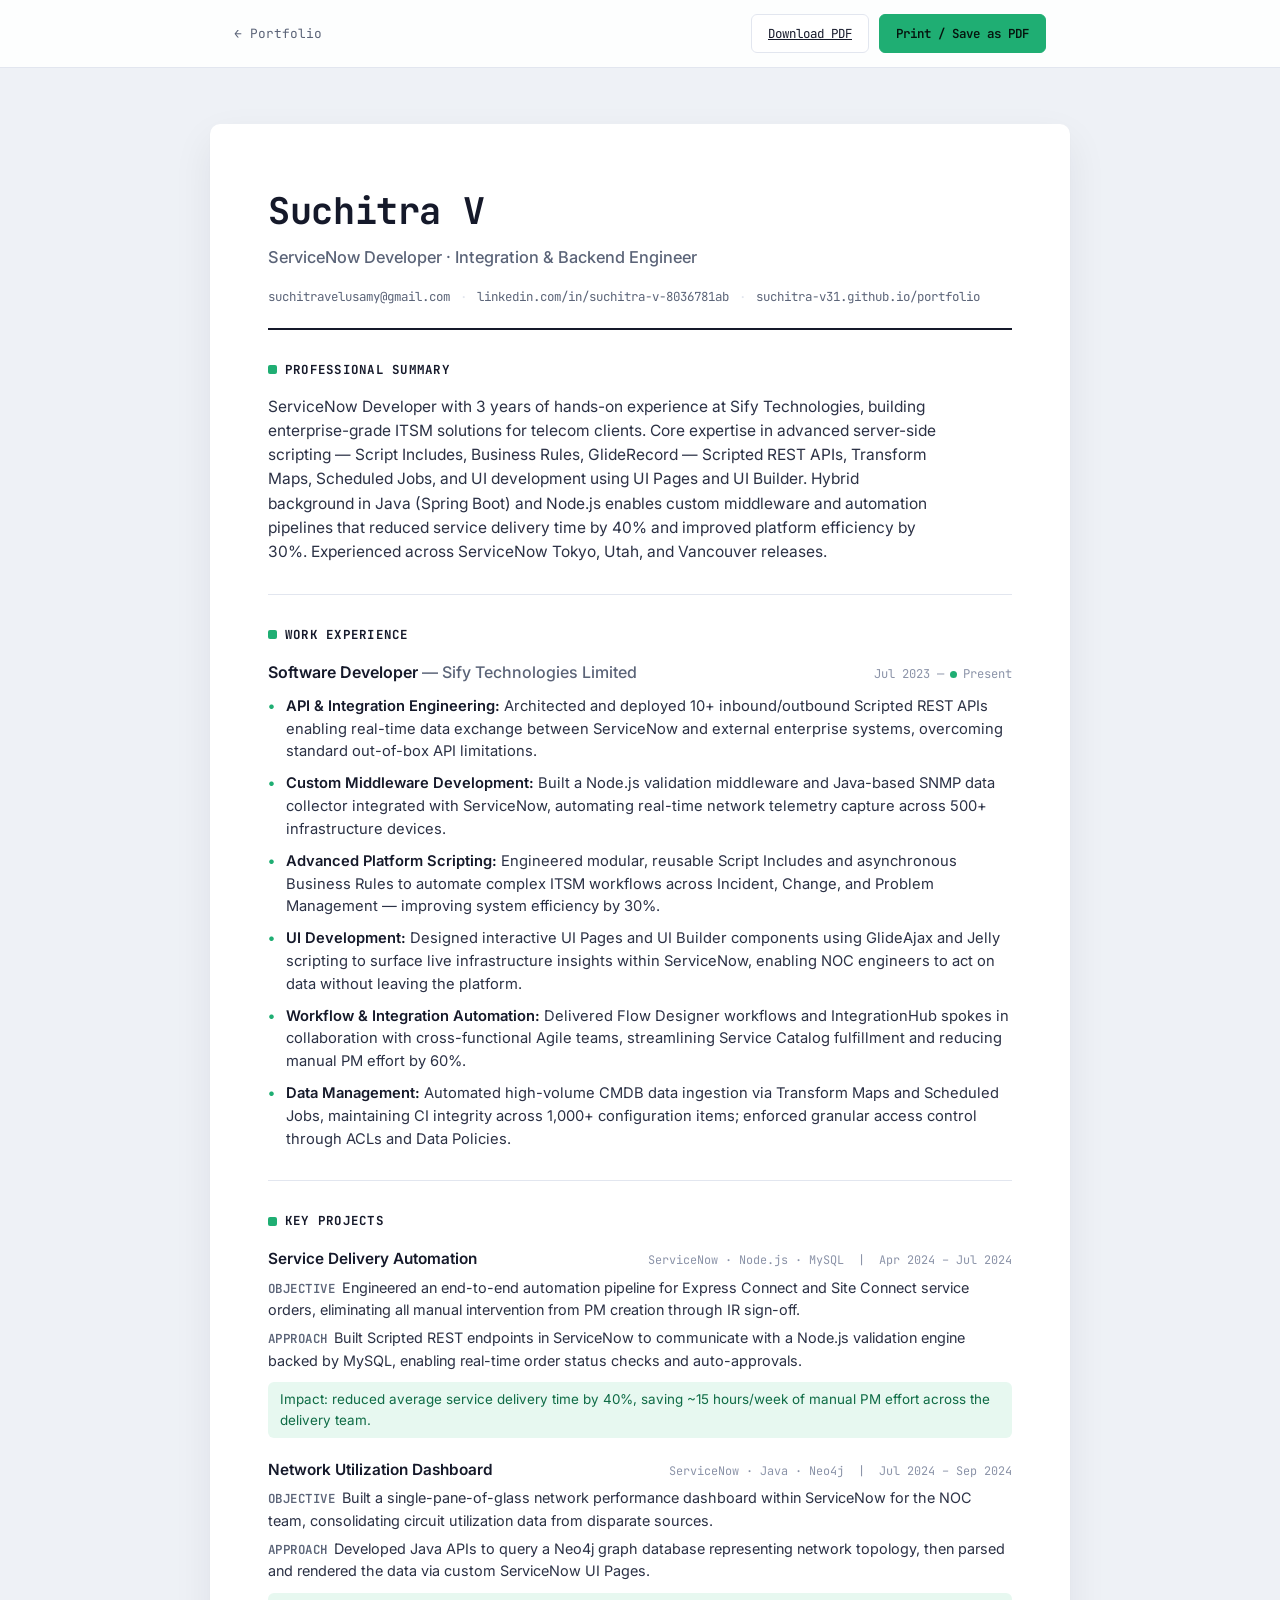
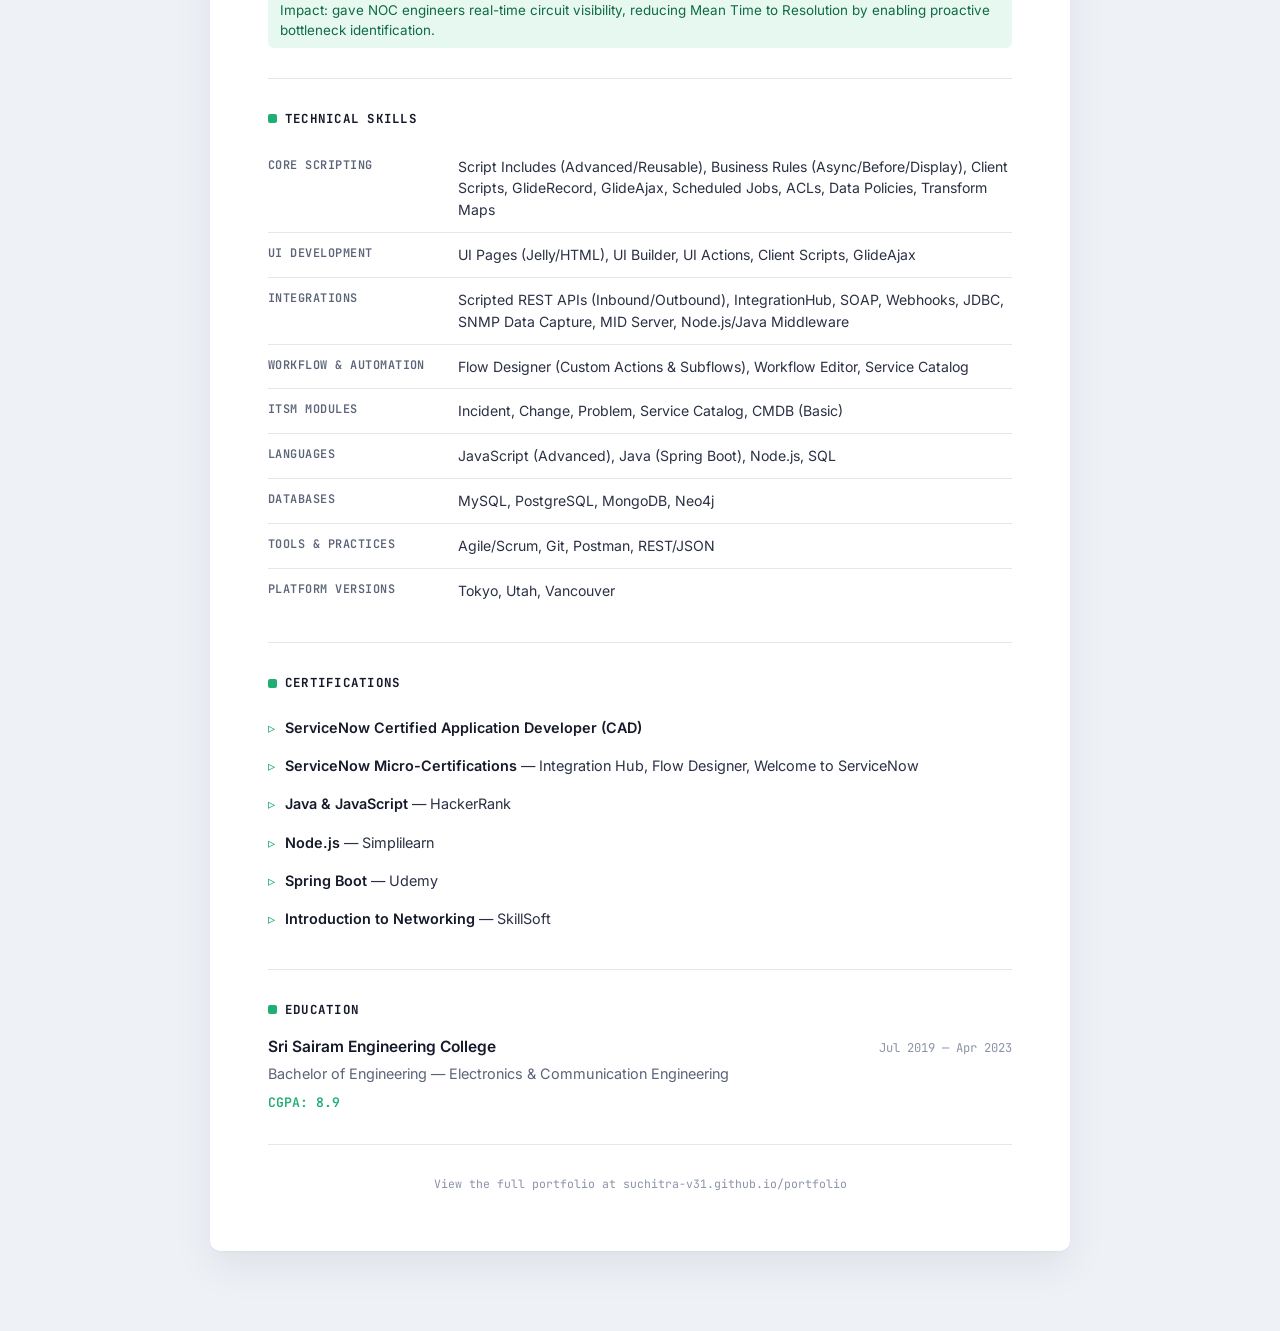
==== commit 1e5ab378: "Rename resume.html to index.html" ====
--- a/index.html
+++ b/index.html
@@ -234,7 +234,6 @@
       <div class="r-role">ServiceNow Developer · Integration &amp; Backend Engineer</div>
       <div class="r-contact">
         <span><a href="mailto:suchitravelusamy@gmail.com">suchitravelusamy@gmail.com</a></span>
-        <span><a href="tel:+919361313783">+91 93613 13783</a></span>
         <span><a href="https://www.linkedin.com/in/suchitra-v-8036781ab" target="_blank" rel="noopener">linkedin.com/in/suchitra-v-8036781ab</a></span>
         <span><a href="https://suchitra-v31.github.io/portfolio" target="_blank" rel="noopener">suchitra-v31.github.io/portfolio</a></span>
       </div>
@@ -302,7 +301,8 @@
 
     <div class="r-section">
       <h2>Certifications</h2>
-      <div class="cert-line"><span><b>ServiceNow Certified Application Developer (CAD)</b> — In Progress (Target: July 2026)</span></div>
+      <div class="cert-line"><span><b>ServiceNow Certified Application Developer (CAD)</b>
+      </span></div>
       <div class="cert-line"><span><b>ServiceNow Micro-Certifications</b> — Integration Hub, Flow Designer, Welcome to ServiceNow</span></div>
       <div class="cert-line"><span><b>Java &amp; JavaScript</b> — HackerRank</span></div>
       <div class="cert-line"><span><b>Node.js</b> — Simplilearn</span></div>
